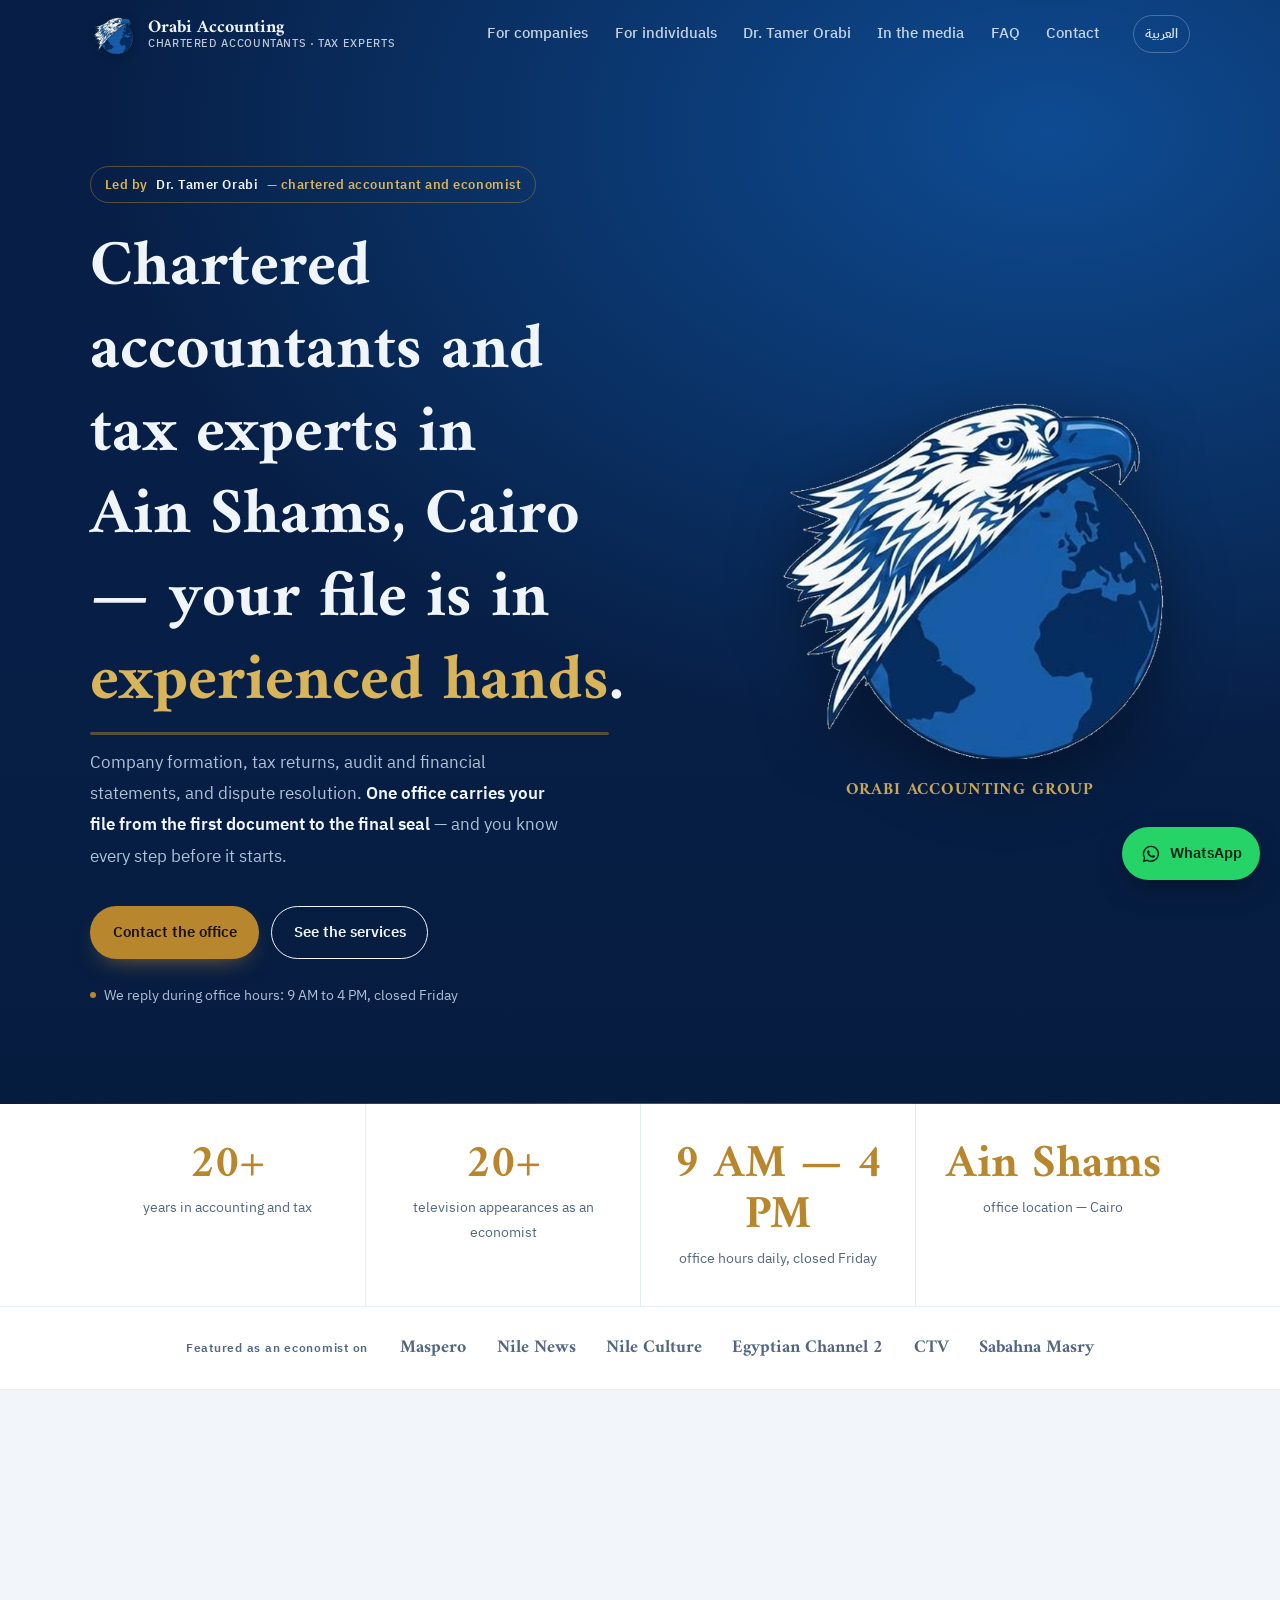
==== en/index.html @ 7838659c "Optimize media card thumbnails" ====
<!doctype html>
<html lang="en" dir="ltr">
<head>
<meta charset="utf-8">
<meta name="viewport" content="width=device-width, initial-scale=1">
<link rel="icon" href="../favicon.ico" type="image/x-icon">
<title>Orabi Accounting Group | Chartered Accountants in Ain Shams, Cairo</title>
<meta name="description" content="Orabi Accounting Group in Ain Shams, Cairo: company formation, tax returns, audit, financial statements, bookkeeping, and tax dispute resolution led by Dr. Tamer Orabi.">
<meta name="author" content="Mohamed Elsayed">
<meta name="google-site-verification" content="iTiBmMCSY20aipw2C19sZNPYdRCUEdfzv8Xd8Cf2YQs">
<meta name="robots" content="index,follow,max-image-preview:large,max-snippet:-1,max-video-preview:-1">
<meta name="theme-color" content="#071F46">
<link rel="canonical" href="https://orabi-group.com/en/">
<link rel="alternate" hreflang="ar-EG" href="https://orabi-group.com/">
<link rel="alternate" hreflang="en-EG" href="https://orabi-group.com/en/">
<link rel="alternate" hreflang="x-default" href="https://orabi-group.com/">
<meta property="og:type" content="website">
<meta property="og:locale" content="en_EG">
<meta property="og:locale:alternate" content="ar_EG">
<meta property="og:title" content="Orabi Accounting Group | Chartered Accountants in Cairo">
<meta property="og:description" content="Company formation, tax returns, audit, financial statements, bookkeeping, and tax dispute resolution in Ain Shams, Cairo.">
<meta property="og:url" content="https://orabi-group.com/en/">
<meta property="og:site_name" content="Orabi Accounting Group">
<meta property="og:image" content="https://orabi-group.com/assets/media/orabi-og.png">
<meta property="og:image:secure_url" content="https://orabi-group.com/assets/media/orabi-og.png">
<meta property="og:image:type" content="image/png">
<meta property="og:image:width" content="1200">
<meta property="og:image:height" content="630">
<meta property="og:image:alt" content="Orabi Accounting Group logo">
<meta name="twitter:card" content="summary_large_image">
<meta name="twitter:title" content="Orabi Accounting Group — Chartered Accountants &amp; Tax Experts">
<meta name="twitter:description" content="Your tax file belongs with a chartered accountant. Company formation, tax returns, audit, and dispute resolution in Cairo.">
<meta name="twitter:image" content="https://orabi-group.com/assets/media/orabi-og.png">
<meta name="twitter:image:alt" content="Orabi Accounting Group logo">
<link rel="preconnect" href="https://fonts.googleapis.com">
<link rel="preconnect" href="https://fonts.gstatic.com" crossorigin>
<link rel="preload" as="image" href="../assets/media/orabi-mark-256.webp" type="image/webp" media="(max-width: 600px)">
<link rel="preload" as="image" href="../assets/media/orabi-mark.webp" type="image/webp" media="(min-width: 601px)">
<link rel="preload" as="style" href="https://fonts.googleapis.com/css2?family=Amiri:wght@400;700&family=IBM+Plex+Sans+Arabic:wght@400;500;600;700&display=swap" onload="this.onload=null;this.rel='stylesheet'">
<noscript><link rel="stylesheet" href="https://fonts.googleapis.com/css2?family=Amiri:wght@400;700&family=IBM+Plex+Sans+Arabic:wght@400;500;600;700&display=swap"></noscript>
<link rel="sitemap" type="application/xml" href="/sitemap.xml">
<link rel="stylesheet" href="../assets/style.css">
<script>document.documentElement.classList.add('js')</script>
<script type="application/ld+json">
{
  "@context": "https://schema.org",
  "@graph": [
    {
      "@type": ["AccountingService", "LocalBusiness"],
      "@id": "https://orabi-group.com/#business",
      "name": "Orabi Accounting Group",
      "alternateName": "مجموعة عرابي المحاسبية",
      "url": "https://orabi-group.com/en/",
      "description": "Chartered accountants, tax experts and advisors in Ain Shams, Cairo — company formation, tax returns, audit, financial statements, bookkeeping, and tax dispute resolution.",
      "image": "https://orabi-group.com/assets/media/orabi-og.png",
      "logo": {
        "@type": "ImageObject",
        "url": "https://orabi-group.com/assets/media/orabi-mark.png",
        "contentUrl": "https://orabi-group.com/assets/media/orabi-mark.png",
        "width": 512,
        "height": 512
      },
      "address": {
        "@type": "PostalAddress",
        "streetAddress": "6 Abdel Aziz Abdel Mawla St., off El-Eshreen St., East Ain Shams",
        "addressLocality": "Cairo",
        "addressRegion": "Cairo",
        "addressCountry": "EG"
      },
      "telephone": "+201118108784",
      "serviceType": [
        "Company formation and amendments",
        "Tax returns",
        "Audits and financial statements",
        "Bookkeeping and management reports",
        "Tax inspections and disputes",
        "Feasibility studies and financial advice"
      ],
      "areaServed": { "@type": "City", "name": "Cairo" },
      "openingHoursSpecification": [{
        "@type": "OpeningHoursSpecification",
        "dayOfWeek": ["Saturday", "Sunday", "Monday", "Tuesday", "Wednesday", "Thursday"],
        "opens": "09:00",
        "closes": "16:00"
      }],
      "founder": { "@id": "https://orabi-group.com/#founder" },
      "mainEntityOfPage": { "@id": "https://orabi-group.com/en/#webpage" }
    },
    {
      "@type": "Person",
      "@id": "https://orabi-group.com/#founder",
      "name": "Dr. Tamer Orabi",
      "jobTitle": "Chartered Accountant and Economist",
      "worksFor": { "@id": "https://orabi-group.com/#business" }
    },
    {
      "@type": "WebSite",
      "@id": "https://orabi-group.com/#website",
      "url": "https://orabi-group.com/en/",
      "name": "Orabi Accounting Group",
      "inLanguage": "en-EG",
      "publisher": { "@id": "https://orabi-group.com/#business" }
    },
    {
      "@type": "WebPage",
      "@id": "https://orabi-group.com/en/#webpage",
      "url": "https://orabi-group.com/en/",
      "name": "Orabi Accounting Group | Chartered Accountants in Ain Shams, Cairo",
      "isPartOf": { "@id": "https://orabi-group.com/#website" },
      "about": { "@id": "https://orabi-group.com/#business" },
      "primaryImageOfPage": { "@type": "ImageObject", "url": "https://orabi-group.com/assets/media/orabi-og.png" },
      "inLanguage": "en-EG"
    }
  ]
}
</script>
</head>
<body>

<header class="hdr">
  <div class="wrap hdr-in">
    <a class="brand" href="#top">
      <span class="brand-logo-shell"><picture><source media="(max-width: 600px)" srcset="../assets/media/orabi-mark-256.webp" type="image/webp"><source srcset="../assets/media/orabi-mark.webp" type="image/webp"><img class="brand-logo" src="../assets/media/orabi-mark.png" alt="Orabi Accounting Group" width="512" height="512" decoding="async"></picture></span>
      <span class="brand-txt">
        <span class="brand-name">Orabi Accounting</span>
        <span class="brand-sub">CHARTERED ACCOUNTANTS · TAX EXPERTS</span>
      </span>
    </a>

    <nav class="nav" aria-label="Main navigation">
      <a href="#companies">For companies</a>
      <a href="#individuals">For individuals</a>
      <a href="#about">Dr. Tamer Orabi</a>
      <a href="#media">In the media</a>
      <a href="#faq">FAQ</a>
      <a href="#contact">Contact</a>
    </nav>

    <div class="hdr-act">
      <a class="lang" href="../" hreflang="ar" lang="ar">العربية</a>
      <button class="menu-btn" type="button" aria-expanded="false" aria-label="Open menu">
        <span></span><span></span><span></span>
      </button>
    </div>
  </div>
</header>

<main id="top">

<!-- ============ HERO ============ -->
<section class="hero">
  <div class="wrap hero-grid">
    <div>
      <span class="hero-kicker">Led by <b>Dr. Tamer Orabi</b> — chartered accountant and economist</span>
      <h1 class="hero-title">Chartered accountants and tax experts in Ain Shams, Cairo — your file is in <em>experienced hands</em>.</h1>
      <p class="hero-sub">Company formation, tax returns, audit and financial statements, and dispute resolution. <b>One office carries your file from the first document to the final seal</b> — and you know every step before it starts.</p>
      <div class="hero-cta">
        <a class="btn btn-gold" href="#contact">Contact the office</a>
        <a class="btn btn-ghost" href="#companies">See the services</a>
      </div>
      <p class="hero-note">We reply during office hours: 9 AM to 4 PM, closed Friday</p>
    </div>

    <div class="hero-logo">
      <picture><source media="(max-width: 600px)" srcset="../assets/media/orabi-mark-256.webp" type="image/webp"><source srcset="../assets/media/orabi-mark.webp" type="image/webp"><img class="hero-logo-img" src="../assets/media/orabi-mark.png" alt="Orabi Accounting Group logo" width="512" height="512" loading="eager" fetchpriority="high" decoding="async"></picture>
      <span class="hero-logo-caption">ORABI ACCOUNTING GROUP</span>
    </div>
  </div>
</section>

<!-- ============ TRUST ============ -->
<section class="trust">
  <div class="wrap">
    <div class="trust-grid">
      <div class="trust-item"><span class="trust-n">20+</span><span class="trust-l">years in accounting and tax</span></div>
      <div class="trust-item"><span class="trust-n">20+</span><span class="trust-l">television appearances as an economist</span></div>
      <div class="trust-item"><span class="trust-n">9 AM — 4 PM</span><span class="trust-l">office hours daily, closed Friday</span></div>
      <div class="trust-item"><span class="trust-n">Ain Shams</span><span class="trust-l">office location — Cairo</span></div>
    </div>
  </div>
  <div class="channels">
    <div class="wrap channels-in">
      <span class="channels-lbl">Featured as an economist on</span>
      <ul>
        <li>Maspero</li>
        <li>Nile News</li>
        <li>Nile Culture</li>
        <li>Egyptian Channel 2</li>
        <li>CTV</li>
        <li>Sabahna Masry</li>
      </ul>
    </div>
  </div>
</section>

<!-- ============ PATHS ============ -->
<section class="section">
  <div class="wrap">
    <div class="reveal">
      <span class="eyebrow">WHERE TO START</span>
      <h2 class="h2">Pick your track, and see the paperwork you need right away</h2>
    </div>
    <div class="paths">
      <a class="path reveal" href="#companies">
        <h3>I run a company</h3>
        <p>You need formation, audit and financial statements, or help closing an open tax inspection or dispute.</p>
        <ul class="path-list">
          <li>Formation</li><li>Audit</li><li>Financial statements</li><li>Tax inspection</li><li>Disputes</li>
        </ul>
        <span class="path-go">Company services
          <svg width="16" height="16" viewBox="0 0 24 24" fill="none" stroke="currentColor" stroke-width="2" stroke-linecap="round" stroke-linejoin="round" aria-hidden="true"><path d="M5 12h14M12 5l7 7-7 7"/></svg>
        </span>
      </a>
      <a class="path reveal" href="#individuals">
        <h3>I am an individual or professional</h3>
        <p>You need an annual tax return, a certified income statement, or to register an activity that is still unregistered.</p>
        <ul class="path-list">
          <li>Annual return</li><li>Income certificate</li><li>Social housing</li><li>Registration</li>
        </ul>
        <span class="path-go">Individual services
          <svg width="16" height="16" viewBox="0 0 24 24" fill="none" stroke="currentColor" stroke-width="2" stroke-linecap="round" stroke-linejoin="round" aria-hidden="true"><path d="M5 12h14M12 5l7 7-7 7"/></svg>
        </span>
      </a>
    </div>
  </div>
</section>

<!-- ============ COMPANIES ============ -->
<section class="section" id="companies">
  <div class="wrap">
    <div class="reveal">
      <span class="eyebrow">COMPANIES AND ESTABLISHMENTS</span>
      <h2 class="h2">From the incorporation deed to a closed tax file</h2>
      <p class="lede">Every service lists exactly which documents it needs, so you arrive prepared instead of making a second trip.</p>
    </div>

    <div class="cards">

      <article class="card reveal">
        <span class="card-ico" aria-hidden="true"><svg width="20" height="20" viewBox="0 0 24 24" fill="none" stroke="currentColor" stroke-width="1.7" stroke-linecap="round" stroke-linejoin="round"><path d="M3 21h18M5 21V7l7-4 7 4v14M9 21v-5h6v5"/></svg></span>
        <h3>Company formation and amendment</h3>
        <p>Incorporating a new company or amending an existing one, with every official record you need to start operating.</p>
        <details class="docs">
          <summary>Documents and records</summary>
          <ul>
            <li>Incorporation deed</li>
            <li>Tax card</li>
            <li>Commercial register</li>
            <li>Social insurance file</li>
            <li>VAT registration certificate</li>
            <li>Import or export card when required</li>
          </ul>
        </details>
        <a class="card-link" href="services.html#company-formation">Service details →</a>
      </article>

      <article class="card reveal">
        <span class="card-ico" aria-hidden="true"><svg width="20" height="20" viewBox="0 0 24 24" fill="none" stroke="currentColor" stroke-width="1.7" stroke-linecap="round" stroke-linejoin="round"><path d="M14 2H6a2 2 0 0 0-2 2v16a2 2 0 0 0 2 2h12a2 2 0 0 0 2-2V8z"/><path d="M14 2v6h6M9 13h6M9 17h4"/></svg></span>
        <h3>Tax returns</h3>
        <p>Prepared and filed electronically, on time — before late-filing penalties start running.</p>
        <details class="docs">
          <summary>What we cover</summary>
          <ul>
            <li>Value added tax</li>
            <li>Income tax</li>
            <li>Payroll tax</li>
            <li>Withholding and advance payments</li>
          </ul>
        </details>
        <a class="card-link" href="services.html#tax-returns">Service details →</a>
      </article>

      <article class="card reveal">
        <span class="card-ico" aria-hidden="true"><svg width="20" height="20" viewBox="0 0 24 24" fill="none" stroke="currentColor" stroke-width="1.7" stroke-linecap="round" stroke-linejoin="round"><path d="M3 3v18h18"/><path d="M7 15l4-5 3 3 4-6"/></svg></span>
        <h3>Audit and financial statements</h3>
        <p>Statements that hold up in front of a bank, the tax authority, or a partner asking hard questions.</p>
        <details class="docs">
          <summary>What is included</summary>
          <ul>
            <li>Company audit</li>
            <li>Annual financial statements</li>
            <li>Internal accounts and periodic reporting</li>
          </ul>
        </details>
        <a class="card-link" href="services.html#accounting-audit">Service details →</a>
      </article>

      <article class="card reveal">
        <span class="card-ico" aria-hidden="true"><svg width="20" height="20" viewBox="0 0 24 24" fill="none" stroke="currentColor" stroke-width="1.7" stroke-linecap="round" stroke-linejoin="round"><path d="M12 3l8 4v5c0 4.4-3.4 8.2-8 9-4.6-.8-8-4.6-8-9V7z"/><path d="M9 12l2 2 4-4"/></svg></span>
        <h3>Tax inspection and disputes</h3>
        <p>We represent the business through inspection, answer the authority, and push toward a settlement instead of a file that stays open for years.</p>
        <details class="docs">
          <summary>What is included</summary>
          <ul>
            <li>Preparing books and records for inspection</li>
            <li>Responding to tax office findings</li>
            <li>Resolving all categories of tax dispute</li>
          </ul>
        </details>
        <a class="card-link" href="services.html#tax-disputes">Service details →</a>
      </article>

      <article class="card reveal">
        <span class="card-ico" aria-hidden="true"><svg width="20" height="20" viewBox="0 0 24 24" fill="none" stroke="currentColor" stroke-width="1.7" stroke-linecap="round" stroke-linejoin="round"><circle cx="12" cy="12" r="9"/><path d="M12 7v5l3 2"/></svg></span>
        <h3>Feasibility studies and advisory</h3>
        <p>Before the money moves: a feasibility study built on realistic numbers, from an accountant who reads this market daily.</p>
        <details class="docs">
          <summary>What is included</summary>
          <ul>
            <li>Economic feasibility studies</li>
            <li>Financial advisory and planning</li>
            <li>Tax impact assessment before you commit</li>
          </ul>
        </details>
        <a class="card-link" href="services.html#financial-consulting">Service details →</a>
      </article>

      <article class="card reveal">
        <span class="card-ico" aria-hidden="true"><svg width="20" height="20" viewBox="0 0 24 24" fill="none" stroke="currentColor" stroke-width="1.7" stroke-linecap="round" stroke-linejoin="round"><path d="M4 4h16v16H4z"/><path d="M4 10h16M10 10v10"/></svg></span>
        <h3>Bookkeeping</h3>
        <p>Books kept monthly, so the year is always ready — instead of being assembled in its final week.</p>
        <details class="docs">
          <summary>What is included</summary>
          <ul>
            <li>Books and journal entries</li>
            <li>Bank and supplier reconciliations</li>
            <li>Monthly management reports</li>
          </ul>
        </details>
        <a class="card-link" href="services.html#bookkeeping">Service details →</a>
      </article>

    </div>
  </div>
</section>

<!-- ============ INDIVIDUALS ============ -->
<section class="section ind" id="individuals">
  <div class="wrap">
    <div class="reveal">
      <span class="eyebrow">INDIVIDUALS AND PROFESSIONALS</span>
      <h2 class="h2">Your return and your income certificate, without the runaround</h2>
      <p class="lede">For doctors, engineers, pharmacists, lawyers, and owners of commercial and craft activities.</p>
    </div>

    <div class="cards">
      <article class="card reveal">
        <span class="card-ico" aria-hidden="true"><svg width="20" height="20" viewBox="0 0 24 24" fill="none" stroke="currentColor" stroke-width="1.7" stroke-linecap="round" stroke-linejoin="round"><rect x="3" y="4" width="18" height="17" rx="2"/><path d="M3 9h18M8 2v4M16 2v4"/></svg></span>
        <h3>Annual tax return</h3>
        <p>For anyone holding a tax card. We prepare and file it electronically on time — paper filing is not accepted at all.</p>
        <a class="card-link" href="services.html#tax-returns">Service details →</a>
      </article>

      <article class="card reveal">
        <span class="card-ico" aria-hidden="true"><svg width="20" height="20" viewBox="0 0 24 24" fill="none" stroke="currentColor" stroke-width="1.7" stroke-linecap="round" stroke-linejoin="round"><path d="M4 3h16v18H4z"/><path d="M8 8h8M8 12h8M8 16h4"/></svg></span>
        <h3>Certified income statements</h3>
        <p>Stamped and certified by the office, accepted by banks, government bodies, and social housing programmes.</p>
        <a class="card-link" href="services.html#income-certificates">Service details →</a>
      </article>

      <article class="card reveal">
        <span class="card-ico" aria-hidden="true"><svg width="20" height="20" viewBox="0 0 24 24" fill="none" stroke="currentColor" stroke-width="1.7" stroke-linecap="round" stroke-linejoin="round"><path d="M12 3l9 4.5v9L12 21l-9-4.5v-9z"/><path d="M12 12l9-4.5M12 12v9M12 12L3 7.5"/></svg></span>
        <h3>Registering an unregistered activity</h3>
        <p>The state keeps widening its survey of the informal economy. Registering by choice is cheaper and safer than being counted as evasion.</p>
        <a class="card-link" href="services.html#activity-registration">Service details →</a>
      </article>
    </div>

    <div class="ind-feature reveal">
      <div class="ind-feature-top">
        <div>
          <h3>Income statement for social housing applications</h3>
          <p class="sub">The request we receive most during application seasons. Here is the full document list — bring it in and the certificate is issued stamped and certified by the office.</p>
        </div>
        <span class="stamp">CERTIFIED AND STAMPED</span>
      </div>

      <ul class="doc-cols">
        <li>Copy of the <b>national ID</b> for the applicant and spouse</li>
        <li><b>Marriage certificate</b> and birth certificates of children</li>
        <li><b>Proof of income</b> — the figure stated must be net monthly income</li>
        <li>If married: the <b>spouse salary breakdown</b>, or a declaration that the spouse does not work</li>
        <li>A <b>recent utility bill</b> for the current residence: electricity, gas, or water</li>
        <li>Documents for <b>additional income sources</b>: second job, agricultural land, property, exceptional pension, shares, bonds, deposits, or savings accounts</li>
        <li>For professionals and commercial or craft activities: a <b>certificate from a chartered accountant</b> stating net annual or monthly income and the profession, plus the commercial register or tax card</li>
        <li>For widows and pensioners: a <b>certified pension printout</b> from social insurance — and for divorcees, the alimony document</li>
        <li><b>Family registration record</b> for married, divorced, or widowed applicants</li>
        <li><b>Social insurance printout</b></li>
      </ul>

      <div class="c-cta">
        <a class="btn btn-line" href="#contact">Office hours and address</a>
      </div>
    </div>

    <div class="deadline reveal">
      <div><dl><dt>Return deadline — natural person</dt><dd>31 March</dd></dl></div>
      <div><dl><dt>Return deadline — legal entity</dt><dd>30 April</dd></dl></div>
      <div class="warn"><dl><dt>Late filing up to 60 days</dt><dd>EGP 3,000 — 50,000</dd></dl></div>
      <div class="warn"><dl><dt>Late filing beyond 60 days</dt><dd>EGP 50,000 — 2,000,000</dd></dl></div>
    </div>
  </div>
</section>

<!-- ============ ABOUT ============ -->
<section class="section" id="about">
  <div class="wrap about-grid">
    <div class="portrait reveal">
      <img src="../assets/media/tamer-orabi.jpg" alt="Dr. Tamer Orabi" width="350" height="350" loading="lazy" decoding="async">
      <span class="portrait-cap">Dr. Tamer Orabi — chartered accountant and economist</span>
    </div>

    <div class="reveal">
      <span class="eyebrow">WHO HANDLES YOUR FILE</span>
      <h2 class="h2">Dr. Tamer Orabi</h2>
      <p class="lede">A chartered accountant who has run Orabi Accounting Group from Ain Shams for more than twenty years. He is also an economist that Egyptian state channels invite on air to analyse tax policy, the digital economy, and national projects.</p>
      <p class="lede">The person the networks ask about the Egyptian economy is the same person who will sit with you and go through your books.</p>

      <ul class="creds">
        <li><b>Practice</b><span>Chartered accountant — tax expert — financial advisor</span></li>
        <li><b>Experience</b><span>More than 20 years in accounting, tax, and company formation</span></li>
        <li><b>Media</b><span>Recurring guest on Maspero, Nile News, Nile Culture, and CTV</span></li>
        <li><b>Focus</b><span>Taxation, the digital economy, national projects, the Suez Canal Economic Zone</span></li>
        <!-- Once verified, add:
        <li><b>Registration</b><span>Registered with the Accountants and Auditors Register, no. …</span></li>
        <li><b>Research</b><span>Economic researcher at the Institute of National Planning</span></li>
        -->
      </ul>
    </div>
  </div>
</section>

<!-- ============ MEDIA ============ -->
<section class="section media" id="media">
  <div class="wrap">
    <div class="reveal">
      <span class="eyebrow">MEDIA ARCHIVE</span>
      <h2 class="h2">Watch him work before you hand over your file</h2>
      <p class="lede">A curated archive of his media appearances. Each card opens the original YouTube or Facebook source.</p>
    </div>

    <div class="mgrid">
      <a class="mcard reveal" href="https://youtu.be/-fRDP-QooWY" target="_blank" rel="noopener"><div class="mcard-thumb"><img src="../assets/media/orabi-press-01.webp" alt="State efforts to attract more investment" loading="lazy" width="640" height="360"></div><div class="mcard-body"><div class="mcard-top"><span class="mcard-ch">Nile News</span><span class="mcard-dt">Jun 23, 2023</span></div><h3>State efforts to attract more investment</h3><span class="mcard-pg">Malafat</span><span class="mcard-play">Watch interview</span></div></a>
      <a class="mcard reveal" href="https://youtu.be/x2OBMYgeEC0" target="_blank" rel="noopener"><div class="mcard-thumb"><img src="../assets/media/orabi-press-02.webp" alt="International praise for Egypt's growth and investment efforts" loading="lazy" width="640" height="360"></div><div class="mcard-body"><div class="mcard-top"><span class="mcard-ch">Nile News</span><span class="mcard-dt">Apr 19, 2024</span></div><h3>International praise for Egypt's growth and investment efforts</h3><span class="mcard-pg">Malafat</span><span class="mcard-play">Watch interview</span></div></a>
      <a class="mcard reveal" href="https://youtu.be/VKuWjUkL62k" target="_blank" rel="noopener"><div class="mcard-thumb"><img src="../assets/media/orabi-press-03.webp" alt="Lower imports and a smaller trade deficit" loading="lazy" width="640" height="360"></div><div class="mcard-body"><div class="mcard-top"><span class="mcard-ch">Nile News</span><span class="mcard-dt">Feb 23, 2024</span></div><h3>Lower imports and a smaller trade deficit during 2023</h3><span class="mcard-pg">Malafat</span><span class="mcard-play">Watch interview</span></div></a>
      <a class="mcard reveal" href="https://youtu.be/yuCphXdZubc" target="_blank" rel="noopener"><div class="mcard-thumb"><img src="../assets/media/orabi-press-04.webp" alt="Egypt's investment appeal despite regional challenges" loading="lazy" width="640" height="360"></div><div class="mcard-body"><div class="mcard-top"><span class="mcard-ch">Nile News</span><span class="mcard-dt">Jan 5, 2024</span></div><h3>Egypt's investment appeal despite regional challenges</h3><span class="mcard-pg">Malafat</span><span class="mcard-play">Watch interview</span></div></a>
      <a class="mcard reveal" href="https://youtu.be/9lrf5eV15X4" target="_blank" rel="noopener"><div class="mcard-thumb"><img src="../assets/media/orabi-press-05.webp" alt="State efforts to attract more investment" loading="lazy" width="640" height="360"></div><div class="mcard-body"><div class="mcard-top"><span class="mcard-ch">Nile News</span><span class="mcard-dt">Nov 17, 2023</span></div><h3>State efforts to attract more investment</h3><span class="mcard-pg">Malafat</span><span class="mcard-play">Watch interview</span></div></a>
      <a class="mcard reveal" href="https://youtube.com/watch?v=q6t2pFr_MrY" target="_blank" rel="noopener"><div class="mcard-thumb"><img src="../assets/media/orabi-press-06.webp" alt="National projects and job creation" loading="lazy" width="640" height="360"></div><div class="mcard-body"><div class="mcard-top"><span class="mcard-ch">Nile News</span><span class="mcard-dt">Aug 11, 2023</span></div><h3>National projects: the key to creating jobs</h3><span class="mcard-pg">Malafat</span><span class="mcard-play">Watch interview</span></div></a>
      <a class="mcard reveal" href="https://www.facebook.com/100817069181882/posts/pfbid0kw6pAFCf39aRkavDKZnbzUn1sQdyRDxyUV9mq6Mo2K5oGbiHyy7eJoF4Wu2ZSJvxl/" target="_blank" rel="noopener"><div class="mcard-thumb"><img src="../assets/media/orabi-press-07.webp" alt="Media appearance on Facebook" loading="lazy" width="640" height="360"></div><div class="mcard-body"><div class="mcard-top"><span class="mcard-ch">Facebook</span><span class="mcard-dt">Media appearance</span></div><h3>Media appearance on an economic and development file</h3><span class="mcard-play">Watch video</span></div></a>
      <a class="mcard reveal" href="https://youtu.be/rK937YJOoII" target="_blank" rel="noopener"><div class="mcard-thumb"><img src="../assets/media/orabi-press-08.webp" alt="Economic and investment interview" loading="lazy" width="640" height="360"></div><div class="mcard-body"><div class="mcard-top"><span class="mcard-ch">YouTube</span><span class="mcard-dt">Media appearance</span></div><h3>Economic and investment interview</h3><span class="mcard-play">Watch interview</span></div></a>
      <a class="mcard reveal" href="https://youtu.be/4GiWdv9duXc" target="_blank" rel="noopener"><div class="mcard-thumb"><img src="../assets/media/orabi-press-09.webp" alt="Economic interview on YouTube" loading="lazy" width="640" height="360"></div><div class="mcard-body"><div class="mcard-top"><span class="mcard-ch">YouTube</span><span class="mcard-dt">Media appearance</span></div><h3>Economic and media interview</h3><span class="mcard-play">Watch interview</span></div></a>
      <a class="mcard reveal" href="https://youtu.be/t2hD6QPLDEQ" target="_blank" rel="noopener"><div class="mcard-thumb"><img src="../assets/media/orabi-press-10.webp" alt="New tax incentives and support for the national economy" loading="lazy" width="640" height="360"></div><div class="mcard-body"><div class="mcard-top"><span class="mcard-ch">Nile News</span><span class="mcard-dt">Sep 20, 2024</span></div><h3>New tax incentives and a new page for the national economy</h3><span class="mcard-pg">Malafat</span><span class="mcard-play">Watch interview</span></div></a>
      <a class="mcard reveal" href="https://youtu.be/XcMuh7ErPlk" target="_blank" rel="noopener"><div class="mcard-thumb"><img src="../assets/media/orabi-press-11.webp" alt="Attracting foreign investment to Egypt" loading="lazy" width="640" height="360"></div><div class="mcard-body"><div class="mcard-top"><span class="mcard-ch">Nile News</span><span class="mcard-dt">Jun 7, 2024</span></div><h3>Egypt targets 30 billion dollars in foreign investment</h3><span class="mcard-pg">Malafat</span><span class="mcard-play">Watch interview</span></div></a>
      <a class="mcard reveal" href="https://youtu.be/xVP_8d1eUUE" target="_blank" rel="noopener"><div class="mcard-thumb"><img src="../assets/media/orabi-press-12.webp" alt="Media interview on development and the economy" loading="lazy" width="640" height="360"></div><div class="mcard-body"><div class="mcard-top"><span class="mcard-ch">YouTube</span><span class="mcard-dt">Media appearance</span></div><h3>Media interview on development and the economy</h3><span class="mcard-play">Watch interview</span></div></a>
      <a class="mcard reveal" href="https://youtu.be/jMG2YpUxfgc" target="_blank" rel="noopener"><div class="mcard-thumb"><img src="../assets/media/orabi-press-13.webp" alt="The national development project Mashroak" loading="lazy" width="640" height="360"></div><div class="mcard-body"><div class="mcard-top"><span class="mcard-ch">Egyptian Channel 2</span><span class="mcard-dt">On Egypt's Land</span></div><h3>The national community, human and local development project: Mashroak</h3><span class="mcard-play">Watch interview</span></div></a>
      <a class="mcard reveal" href="https://youtu.be/0b8BwXatxt8" target="_blank" rel="noopener"><div class="mcard-thumb"><img src="../assets/media/orabi-press-14.webp" alt="Private sector participation in development projects" loading="lazy" width="640" height="360"></div><div class="mcard-body"><div class="mcard-top"><span class="mcard-ch">Egyptian Channel 2</span><span class="mcard-dt">On Egypt's Land</span></div><h3>Encouraging private-sector participation in development projects</h3><span class="mcard-play">Watch interview</span></div></a>
      <a class="mcard reveal" href="https://youtu.be/v7kjVYIM0t4" target="_blank" rel="noopener"><div class="mcard-thumb"><img src="../assets/media/orabi-press-15.webp" alt="Egypt's national industrial strategy" loading="lazy" width="640" height="360"></div><div class="mcard-body"><div class="mcard-top"><span class="mcard-ch">Egyptian Channel 2</span><span class="mcard-dt">On Egypt's Land</span></div><h3>Launching the national industrial strategy as a government priority</h3><span class="mcard-play">Watch interview</span></div></a>
      <a class="mcard reveal" href="https://www.facebook.com/share/v/112eiUayeVvFobvu/" target="_blank" rel="noopener"><div class="mcard-thumb"><img src="../assets/media/orabi-press-16.webp" alt="Media appearance on Facebook" loading="lazy" width="640" height="360"></div><div class="mcard-body"><div class="mcard-top"><span class="mcard-ch">Facebook</span><span class="mcard-dt">Media appearance</span></div><h3>Media appearance in a discussion on the economy and development</h3><span class="mcard-play">Watch video</span></div></a>
      <a class="mcard reveal" href="https://fb.watch/mTaPh_Nwoi/" target="_blank" rel="noopener"><div class="mcard-thumb"><img src="../assets/media/orabi-press-17.webp" alt="Media video on Facebook" loading="lazy" width="640" height="360"></div><div class="mcard-body"><div class="mcard-top"><span class="mcard-ch">Facebook</span><span class="mcard-dt">Media video</span></div><h3>Media video from the interview archive</h3><span class="mcard-play">Watch video</span></div></a>
      <a class="mcard reveal" href="https://youtu.be/m_lRPzTEZu0" target="_blank" rel="noopener"><div class="mcard-thumb"><img src="../assets/media/orabi-press-18.webp" alt="Small and medium enterprises and economic development" loading="lazy" width="640" height="360"></div><div class="mcard-body"><div class="mcard-top"><span class="mcard-ch">Egyptian Satellite Channel</span><span class="mcard-dt">Street Studio</span></div><h3>Small and medium enterprises and their role in economic development</h3><span class="mcard-play">Watch interview</span></div></a>
      <a class="mcard reveal" href="https://youtu.be/UXRhdT8LvVc" target="_blank" rel="noopener"><div class="mcard-thumb"><img src="../assets/media/orabi-press-03.webp" alt="The 2025 BRICS summit and developing economies" loading="lazy" width="640" height="360"></div><div class="mcard-body"><div class="mcard-top"><span class="mcard-ch">CTV Egypt</span><span class="mcard-dt">Jul 10, 2025</span></div><h3>Key outcomes of BRICS 2025 and a lifeline for developing economies</h3><span class="mcard-pg">Sabah El Nour</span><span class="mcard-play">Watch interview</span></div></a>
      <a class="mcard reveal" href="https://youtu.be/B4-T5US2hE0" target="_blank" rel="noopener"><div class="mcard-thumb"><img src="../assets/media/orabi-press-04.webp" alt="The Suez Canal Economic Zone" loading="lazy" width="640" height="360"></div><div class="mcard-body"><div class="mcard-top"><span class="mcard-ch">Egyptian Channel 2</span><span class="mcard-dt">On Egypt's Land</span></div><h3>The Suez Canal Economic Zone as an investment destination for global trade</h3><span class="mcard-play">Watch interview</span></div></a>
    </div>

    <p class="media-more reveal">This archive now includes 20 appearances from YouTube and Facebook. Each card opens the original source directly.</p>
  </div>
</section>

<!-- ============ FAQ ============ -->
<section class="section" id="faq">
  <div class="wrap">
    <div class="reveal">
      <span class="eyebrow">FREQUENTLY ASKED</span>
      <h2 class="h2">Direct answers, no detours</h2>
    </div>

    <div class="faq reveal">
      <details class="q">
        <summary>When is the tax return deadline?</summary>
        <p class="a">31 March for a natural person and 30 April for a legal entity, covering the previous financial year. Filing is electronic and mandatory — paper returns are not accepted under any circumstances.</p>
      </details>
      <details class="q">
        <summary>How high do late-filing penalties go?</summary>
        <p class="a">Up to 60 days late: EGP 3,000 to 50,000. More than 60 days late: EGP 50,000 to 2,000,000. Delay costs far more than the service itself.</p>
      </details>
      <details class="q">
        <summary>My activity is not registered for tax. What now?</summary>
        <p class="a">As the state widens its survey of the informal economy, the activity will be registered sooner or later. Registering by choice is simpler and cheaper, and it prevents the matter being treated as tax evasion. The procedure is straightforward and we handle it at the office.</p>
      </details>
      <details class="q">
        <summary>I need an income certificate for social housing. What do I bring?</summary>
        <p class="a">The full list is in the individuals section above. In short: national ID, marriage and birth certificates, proof of income, a recent utility bill, documents for any additional income, and a social insurance printout. The certificate is issued stamped and certified by the office.</p>
      </details>
      <details class="q">
        <summary>What does company formation actually require?</summary>
        <p class="a">The incorporation deed, tax card, commercial register, social insurance file, and VAT registration certificate. If your activity involves import or export, we obtain that card as well.</p>
      </details>
      <details class="q">
        <summary>Do you work with clients outside Cairo?</summary>
        <p class="a">Yes. Most tax procedures are now electronic, so communication and follow-up run over WhatsApp and email. Visits to the office are limited to steps that genuinely require a signature or original documents.</p>
      </details>
    </div>
  </div>
</section>

<!-- ============ CONTACT ============ -->
<section class="section contact" id="contact">
  <div class="wrap">
    <div class="reveal">
      <span class="eyebrow">CONTACT</span>
      <h2 class="h2">Send your question now, or visit the office</h2>
      <p class="lede">WhatsApp is the fastest route. Tell us which service you need and we will send back the exact paperwork required.</p>
    </div>

    <div class="c-grid">
      <div class="c-card reveal">
        <h3>Ain Shams office</h3>
        <div class="c-row">
          <svg width="18" height="18" viewBox="0 0 24 24" fill="none" stroke="currentColor" stroke-width="1.8" stroke-linecap="round" stroke-linejoin="round" aria-hidden="true"><path d="M20 10c0 6-8 12-8 12s-8-6-8-12a8 8 0 0 1 16 0z"/><circle cx="12" cy="10" r="3"/></svg>
          <span><span class="c-k">Address</span><span class="c-v">6 Abdel Aziz Abdel Mawla St., off El-Eshreen St. — behind Dream Mobile Shop, East Ain Shams, Cairo</span></span>
        </div>
        <div class="c-row">
          <svg width="18" height="18" viewBox="0 0 24 24" fill="none" stroke="currentColor" stroke-width="1.8" stroke-linecap="round" stroke-linejoin="round" aria-hidden="true"><circle cx="12" cy="12" r="9"/><path d="M12 7v5l3 2"/></svg>
          <span><span class="c-k">Office hours</span><span class="c-v">Daily 9:00 to 16:00 — closed Friday</span></span>
        </div>
        <div class="c-row">
          <svg width="18" height="18" viewBox="0 0 24 24" fill="none" stroke="currentColor" stroke-width="1.8" stroke-linecap="round" stroke-linejoin="round" aria-hidden="true"><path d="M22 16.9v3a2 2 0 0 1-2.2 2 19.8 19.8 0 0 1-8.6-3.1 19.5 19.5 0 0 1-6-6A19.8 19.8 0 0 1 2.1 4.2 2 2 0 0 1 4.1 2h3a2 2 0 0 1 2 1.7c.1 1 .4 1.9.7 2.8a2 2 0 0 1-.5 2.1L8.1 9.9a16 16 0 0 0 6 6l1.3-1.2a2 2 0 0 1 2.1-.5c.9.3 1.8.6 2.8.7a2 2 0 0 1 1.7 2z"/></svg>
          <span><span class="c-k">Landline</span><a class="c-v" href="tel:+20221915365">+20 2 2191 5365</a></span>
        </div>
        <div class="c-row">
          <svg width="18" height="18" viewBox="0 0 24 24" fill="none" stroke="currentColor" stroke-width="1.8" stroke-linecap="round" stroke-linejoin="round" aria-hidden="true"><rect x="6" y="2" width="12" height="20" rx="2"/><path d="M11 18h2"/></svg>
          <span><span class="c-k">Mobile</span><a class="c-v" href="tel:+201118108784">+20 111 810 8784</a></span>
        </div>
      </div>

      <div class="c-card reveal">
        <h3>Start here</h3>
        <p class="lede" style="margin-block-start:.4rem">Choose the service you need and review its details.</p>
        <div class="c-cta" style="flex-direction:column;align-items:stretch">
          <a class="btn btn-brand" href="#companies">Company services</a>
          <a class="btn btn-line" href="#individuals">Individual services</a>
        </div>
      </div>
    </div>
  </div>
</section>

</main>

<footer class="ftr">
  <div class="wrap">
    <div class="ftr-in">
      <span>Orabi Accounting Group — chartered accountants · tax experts · advisors</span>
      <span>Ain Shams, Cairo · Mobile: <a href="tel:+201118108784">+20 111 810 8784</a></span>
    </div>
    <p class="ftr-note">Deadlines and penalty figures shown here are for general guidance and may change with the governing laws and decrees. For advice on your specific case, contact the office.</p>
    <div class="ftr-meta">
      <span>© <span data-year>2026</span> Orabi Accounting Group — All rights reserved</span>
      <span class="sep" aria-hidden="true">·</span>
      <a href="privacy.html">Privacy policy</a>
      <span class="sep" aria-hidden="true">·</span>
      <span>Designed and developed by <a href="https://eng-mohamed-elsayedahmed.github.io/portfolio/" target="_blank" rel="noopener noreferrer">Mohamed Elsayed</a></span>
    </div>
  </div>
</footer>

<a class="fab wa-fab" href="https://wa.me/201200606000?text=Hello, I would like to ask about your services" aria-label="Contact us on WhatsApp">
  <svg class="wa-icon" viewBox="0 0 24 24" fill="currentColor" aria-hidden="true"><path d="M12 2a9.8 9.8 0 0 0-8.47 14.74L2 22l5.42-1.5A9.8 9.8 0 1 0 12 2Zm0 17.9a8.08 8.08 0 0 1-4.1-1.12l-.3-.18-3.22.9.86-3.13-.2-.32A8.08 8.08 0 1 1 12 19.9Zm4.42-6.05c-.24-.12-1.4-.69-1.62-.77-.22-.08-.38-.12-.54.12-.16.24-.62.77-.76.93-.14.16-.28.18-.52.06-.24-.12-1.02-.38-1.94-1.2-.72-.64-1.2-1.43-1.34-1.67-.14-.24-.02-.37.1-.49.1-.1.24-.27.36-.41.12-.14.16-.24.24-.4.08-.16.04-.3-.02-.42-.06-.12-.54-1.3-.74-1.78-.2-.47-.4-.4-.54-.41h-.46c-.16 0-.42.06-.64.3-.22.24-.84.82-.84 2s.86 2.32.98 2.48c.12.16 1.69 2.58 4.1 3.62.57.25 1.02.4 1.37.51.58.18 1.1.16 1.51.1.46-.07 1.4-.57 1.6-1.12.2-.55.2-1.02.14-1.12-.06-.1-.22-.16-.46-.28Z"/></svg>
  <span class="fab-txt">WhatsApp</span>
</a>

<script src="../assets/app.js"></script>
</body>
</html>
---- assets/style.css ----
/* =========================================================
   مجموعة عرابي المحاسبية — Orabi Accounting Group
   Identity: Egyptian revenue-stamp palette + Amiri (Bulaq press)
   Signature: eagle and globe brand mark
   ========================================================= */

/* ---------- tokens: light ---------- */
:root{
  --paper:#F2F6FB;
  --surface:#FFFFFF;
  --surface-2:#F7F9FC;
  --ink:#102C55;
  --ink-2:#526783;
  --line:#D5E0EC;
  --line-soft:#E7EEF6;
  --brand:#1658A6;
  --brand-2:#0D4385;
  --hero:#071F46;
  --hero-2:#0E4B92;
  --accent:#8E2233;
  --gold:#B8872D;
  --gold-2:#D8B45A;
  --on-dark:#F0F5FC;
  --on-dark-2:#AFC2D9;
  --shadow:0 1px 2px rgba(16,44,85,.05), 0 12px 32px -18px rgba(16,44,85,.28);
  --shadow-lift:0 2px 6px rgba(16,44,85,.07), 0 26px 50px -24px rgba(16,44,85,.38);
  --radius:14px;
  --radius-lg:22px;
  --display:"Amiri","Times New Roman",serif;
  --body:"IBM Plex Sans Arabic",system-ui,-apple-system,"Segoe UI",sans-serif;
  --maxw:1180px;
  --pad:clamp(1.15rem,4vw,2.5rem);
  --ease:cubic-bezier(.22,.61,.36,1);
}

/* ---------- tokens: dark ---------- */
@media (prefers-color-scheme: dark){
  :root:not([data-theme="light"]){
    --paper:#071326;
    --surface:#0C1F3A;
    --surface-2:#102A4B;
    --ink:#E8F0FB;
    --ink-2:#A8BBD0;
    --line:#1F3858;
    --line-soft:#162E4B;
    --brand:#4F8DD8;
    --brand-2:#76AAEA;
    --hero:#041126;
    --hero-2:#0B3975;
    --accent:#DB6E7E;
    --gold:#D2A657;
    --gold-2:#8A6C31;
    --on-dark:#E8F0FB;
    --on-dark-2:#9DB2CC;
    --shadow:0 1px 2px rgba(0,0,0,.4), 0 12px 32px -18px rgba(0,0,0,.8);
    --shadow-lift:0 2px 6px rgba(0,0,0,.5), 0 26px 50px -24px rgba(0,0,0,.9);
  }
}
:root[data-theme="dark"]{
  --paper:#071326;
  --surface:#0C1F3A;
  --surface-2:#102A4B;
  --ink:#E8F0FB;
  --ink-2:#A8BBD0;
  --line:#1F3858;
  --line-soft:#162E4B;
  --brand:#4F8DD8;
  --brand-2:#76AAEA;
  --hero:#041126;
  --hero-2:#0B3975;
  --accent:#DB6E7E;
  --gold:#D2A657;
  --gold-2:#8A6C31;
  --on-dark:#E8F0FB;
  --on-dark-2:#9DB2CC;
  --shadow:0 1px 2px rgba(0,0,0,.4), 0 12px 32px -18px rgba(0,0,0,.8);
  --shadow-lift:0 2px 6px rgba(0,0,0,.5), 0 26px 50px -24px rgba(0,0,0,.9);
}

/* ---------- base ---------- */
*,*::before,*::after{box-sizing:border-box}
html{-webkit-text-size-adjust:100%;scroll-behavior:smooth;scroll-padding-block-start:88px}
body{
  margin:0;
  background:var(--paper);
  color:var(--ink);
  font-family:var(--body);
  font-size:1.0625rem;
  line-height:1.85;
  -webkit-font-smoothing:antialiased;
  overflow-x:hidden;
}
h1,h2,h3,h4{font-family:var(--display);font-weight:700;margin:0;line-height:1.3;text-wrap:balance}
p{margin:0}
a{color:inherit}
img,svg{max-width:100%}
ul{margin:0;padding:0;list-style:none}

:focus-visible{outline:2px solid var(--gold);outline-offset:3px;border-radius:4px}

.wrap{max-width:var(--maxw);margin-inline:auto;padding-inline:var(--pad)}
.section{padding-block:clamp(4.25rem,8.5vw,7rem);content-visibility:auto;contain-intrinsic-size:900px}

/* eyebrow: small gold label with a leading rule */
.eyebrow{
  display:flex;align-items:center;gap:.7rem;
  font-size:.78rem;font-weight:600;letter-spacing:.08em;
  color:var(--gold);margin-block-end:1rem;
}
.eyebrow::before{content:"";inline-size:34px;block-size:1px;background:var(--gold);opacity:.6;flex:none}

.h2{font-size:clamp(1.75rem,3.5vw,2.7rem);line-height:1.32;max-inline-size:24ch}
.lede{color:var(--ink-2);max-inline-size:64ch;margin-block-start:.9rem;font-size:1.05rem}

/* ---------- header ---------- */
.hdr{
  position:fixed;inset-block-start:0;inset-inline:0;z-index:60;
  --hd-fg:var(--on-dark);
  transition:background .35s var(--ease), box-shadow .35s var(--ease), border-color .35s var(--ease);
  border-block-end:1px solid transparent;
}
.hdr.is-stuck{
  background:color-mix(in srgb, var(--surface) 88%, transparent);
  backdrop-filter:blur(14px) saturate(1.3);
  -webkit-backdrop-filter:blur(14px) saturate(1.3);
  border-block-end-color:var(--line);
  --hd-fg:var(--ink);
}
.hdr-in{display:flex;align-items:center;gap:1.4rem;block-size:68px}
.brand{display:flex;align-items:center;gap:.75rem;text-decoration:none;color:var(--hd-fg);flex:none;transition:color .35s var(--ease)}
.brand-logo-shell{
  display:grid;place-items:center;inline-size:46px;block-size:46px;flex:none;
  padding:.18rem;background:transparent;border:0;border-radius:10px;
}
.brand-logo-shell picture{display:block;inline-size:100%;block-size:100%}
.brand-logo{display:block;inline-size:100%;block-size:100%;object-fit:contain;filter:drop-shadow(0 2px 4px rgba(0,0,0,.22))}
.brand-txt{display:flex;flex-direction:column;line-height:1.15;min-inline-size:0}
.brand-name{font-family:var(--display);font-weight:700;font-size:1.12rem;line-height:1.1;white-space:nowrap}
.brand-sub{font-size:.66rem;letter-spacing:.06em;opacity:.78;font-weight:500;white-space:nowrap}

.nav{display:flex;gap:.25rem;margin-inline-start:auto}
.nav a{
  text-decoration:none;color:var(--hd-fg);opacity:.82;
  font-size:.92rem;font-weight:500;padding:.45rem .7rem;border-radius:8px;
  transition:opacity .2s, background .2s, color .35s var(--ease);
}
.nav a:hover{opacity:1;background:color-mix(in srgb, var(--hd-fg) 10%, transparent)}
.hdr-act{display:flex;align-items:center;gap:.5rem;flex:none}

.lang{
  text-decoration:none;color:var(--hd-fg);font-size:.82rem;font-weight:600;
  border:1px solid color-mix(in srgb, var(--hd-fg) 30%, transparent);
  padding:.35rem .7rem;border-radius:99px;opacity:.9;transition:background .2s,opacity .2s;
}
.lang:hover{background:color-mix(in srgb, var(--hd-fg) 12%, transparent);opacity:1}

.btn{
  display:inline-flex;align-items:center;justify-content:center;gap:.5rem;
  font-family:var(--body);font-size:.95rem;font-weight:600;
  padding:.72rem 1.35rem;border-radius:99px;text-decoration:none;border:1px solid transparent;
  cursor:pointer;transition:transform .18s var(--ease), box-shadow .25s var(--ease), background .2s, color .2s, border-color .2s;
}
.btn:hover{transform:translateY(-2px)}
.btn-gold{background:var(--gold);color:#1A1204;box-shadow:0 10px 24px -12px rgba(176,131,57,.8)}
.btn-gold:hover{background:var(--gold-2);box-shadow:0 16px 30px -14px rgba(176,131,57,.9)}
.btn-ghost{border-color:color-mix(in srgb, var(--hd-fg) 35%, transparent);color:var(--hd-fg)}
.btn-ghost:hover{background:color-mix(in srgb, var(--hd-fg) 12%, transparent)}
.btn-brand{background:var(--brand);color:#fff;box-shadow:0 10px 24px -14px rgba(22,88,166,.9)}
.btn-brand:hover{background:var(--brand-2)}
.btn-line{border-color:var(--line);color:var(--ink);background:var(--surface)}
.btn-line:hover{border-color:var(--gold);color:var(--gold)}

.menu-btn{display:none;background:none;border:1px solid color-mix(in srgb, var(--hd-fg) 30%, transparent);color:var(--hd-fg);border-radius:9px;padding:.42rem .6rem;cursor:pointer}
.menu-btn span{display:block;inline-size:18px;block-size:2px;background:currentColor;margin-block:3px;border-radius:2px;transition:transform .25s var(--ease), opacity .2s}
.hdr.is-open .menu-btn span:nth-child(1){transform:translateY(5px) rotate(45deg)}
.hdr.is-open .menu-btn span:nth-child(2){opacity:0}
.hdr.is-open .menu-btn span:nth-child(3){transform:translateY(-5px) rotate(-45deg)}

/* ---------- hero ---------- */
.hero{
  position:relative;
  background:
    radial-gradient(120% 90% at 82% 12%, var(--hero-2) 0%, transparent 62%),
    linear-gradient(180deg, var(--hero) 0%, var(--hero) 60%, color-mix(in srgb, var(--hero) 90%, #000) 100%);
  color:var(--on-dark);
  padding-block:clamp(7.5rem,13vw,10.5rem) clamp(4rem,8vw,6rem);
  overflow:hidden;
}
.hero::after{
  content:"";position:absolute;inset-block-end:0;inset-inline:0;block-size:1px;
  background:linear-gradient(90deg,transparent,var(--gold),transparent);opacity:.5;
}
.hero-grid{display:grid;grid-template-columns:1.15fr .85fr;gap:clamp(2rem,5vw,4.5rem);align-items:center}
.hero-kicker{
  display:inline-flex;align-items:center;gap:.55rem;
  font-size:.79rem;font-weight:600;letter-spacing:.04em;color:var(--gold-2);
  border:1px solid color-mix(in srgb, var(--gold) 45%, transparent);
  padding:.34rem .85rem;border-radius:99px;margin-block-end:1.5rem;
}
.hero-kicker b{color:var(--on-dark);font-weight:600}
.hero-title{font-size:clamp(2.2rem,5.4vw,4.05rem);line-height:1.28}
.hero-title em{font-style:normal;color:var(--gold-2);position:relative;white-space:nowrap}
.hero-title em::after{
  content:"";position:absolute;inset-inline:0;inset-block-end:.06em;block-size:3px;
  background:var(--gold);opacity:.45;border-radius:2px;
}
.hero-sub{color:var(--on-dark-2);margin-block-start:1.4rem;max-inline-size:48ch;font-size:1.06rem}
.hero-sub b{color:var(--on-dark);font-weight:600}
.hero-cta{display:flex;flex-wrap:wrap;gap:.75rem;margin-block-start:2.1rem}
.hero-note{margin-block-start:1.5rem;font-size:.85rem;color:var(--on-dark-2);display:flex;align-items:center;gap:.5rem}
.hero-note::before{content:"";inline-size:6px;block-size:6px;border-radius:50%;background:var(--gold);flex:none}

/* hero brand mark */
.hero-logo{display:flex;flex-direction:column;align-items:center;justify-content:center;gap:1rem}
.hero-logo picture{display:block;inline-size:min(390px,82vw);aspect-ratio:1}
.hero-logo-img{display:block;inline-size:100%;block-size:100%;object-fit:contain;filter:drop-shadow(0 18px 34px rgba(0,0,0,.4))}
.hero-logo-caption{
  color:var(--gold-2);font-family:var(--display);font-size:1.06rem;font-weight:700;
  letter-spacing:.05em;text-align:center;opacity:.92
}

/* ---------- trust strip ---------- */
.trust{background:var(--surface);border-block-end:1px solid var(--line-soft)}
.trust-grid{display:grid;grid-template-columns:repeat(4,1fr)}
.trust-item{padding:clamp(1.5rem,3vw,2.2rem) 1rem;text-align:center;border-inline-start:1px solid var(--line-soft)}
.trust-item:first-child{border-inline-start:0}
.trust-n{font-family:var(--display);font-weight:700;font-size:clamp(1.9rem,4vw,2.9rem);color:var(--gold);line-height:1.1;display:block;font-variant-numeric:tabular-nums}
.trust-l{font-size:.85rem;color:var(--ink-2);margin-block-start:.3rem;display:block}

.channels{border-block-start:1px solid var(--line-soft);padding-block:1.5rem}
.channels-in{display:flex;flex-wrap:wrap;align-items:center;justify-content:center;gap:.9rem 2rem}
.channels-lbl{font-size:.78rem;letter-spacing:.06em;color:var(--ink-2);font-weight:600}
.channels ul{display:flex;flex-wrap:wrap;gap:.75rem 1.9rem;align-items:center;justify-content:center}
.channels li{
  font-family:var(--display);font-size:1.12rem;font-weight:700;color:var(--ink);
  opacity:.72;transition:opacity .25s;
}
.channels li:hover{opacity:.95}

/* ---------- paths ---------- */
[dir="rtl"] .path{--edge-start:right;--go-x:-5px}
[dir="ltr"] .path{--edge-start:left;--go-x:5px}
.paths{display:grid;grid-template-columns:1fr 1fr;gap:clamp(1rem,2.4vw,1.6rem);margin-block-start:2.6rem}
.path{
  position:relative;display:block;text-decoration:none;color:inherit;
  background:var(--surface);border:1px solid var(--line);border-radius:var(--radius-lg);
  padding:clamp(1.6rem,3.2vw,2.4rem);overflow:hidden;
  transition:transform .3s var(--ease), box-shadow .3s var(--ease), border-color .3s;
  box-shadow:var(--shadow);
}
.path:hover{transform:translateY(-5px);box-shadow:var(--shadow-lift);border-color:color-mix(in srgb,var(--gold) 65%, var(--line))}
.path h3{font-size:1.55rem;margin-block-end:.5rem}
.path p{color:var(--ink-2);font-size:.97rem}
.path-list{display:flex;flex-wrap:wrap;gap:.4rem;margin-block-start:1.2rem}
.path-list li{
  font-size:.82rem;color:var(--ink-2);background:var(--surface-2);
  border:1px solid var(--line-soft);padding:.24rem .7rem;border-radius:99px;
}
.path-go{display:inline-flex;align-items:center;gap:.45rem;margin-block-start:1.4rem;color:var(--brand);font-weight:600;font-size:.95rem}
.path-go svg{transition:transform .25s var(--ease)}
.path:hover .path-go svg{transform:translateX(var(--go-x,-5px))}

/* ---------- services ---------- */
.cards{display:grid;grid-template-columns:repeat(auto-fit,minmax(288px,1fr));gap:clamp(1rem,2vw,1.4rem);margin-block-start:2.6rem}
.card{
  background:var(--surface);border:1px solid var(--line);border-radius:var(--radius);
  padding:1.6rem 1.5rem;display:flex;flex-direction:column;
  transition:transform .28s var(--ease), box-shadow .28s var(--ease), border-color .28s;
}
.card:hover{transform:translateY(-4px);box-shadow:var(--shadow-lift);border-color:color-mix(in srgb,var(--gold) 45%, var(--line))}
.card-ico{
  inline-size:40px;block-size:40px;border-radius:11px;flex:none;
  display:grid;place-items:center;margin-block-end:1rem;
  background:color-mix(in srgb,var(--brand) 12%, transparent);color:var(--brand);
}
.card h3{font-size:1.28rem;margin-block-end:.5rem}
.card p{color:var(--ink-2);font-size:.95rem;flex:1}

.docs{margin-block-start:1.1rem;border-block-start:1px solid var(--line-soft);padding-block-start:.9rem}
.docs summary{
  cursor:pointer;list-style:none;display:flex;align-items:center;justify-content:space-between;gap:.5rem;
  font-size:.88rem;font-weight:600;color:var(--brand);
}
.docs summary::-webkit-details-marker{display:none}
.docs summary::after{content:"+";font-size:1.15rem;line-height:1;color:var(--gold)}
.docs[open] summary::after{content:"−"}
.docs ul{margin-block-start:.8rem;display:grid;gap:.42rem}
.docs li{font-size:.87rem;color:var(--ink-2);padding-inline-start:1.05rem;position:relative;line-height:1.6}
.docs li::before{
  content:"";position:absolute;inset-inline-start:0;inset-block-start:.62em;
  inline-size:5px;block-size:5px;border-radius:1px;background:var(--gold);
}
.card-link{
  margin-block-start:1.15rem;display:inline-flex;align-items:center;gap:.45rem;
  font-size:.88rem;font-weight:600;color:var(--ink);text-decoration:none;
  border-block-end:1px solid var(--gold);padding-block-end:.15rem;align-self:flex-start;
  transition:color .2s,gap .2s;
}
.card-link:hover{color:var(--gold);gap:.7rem}

/* ---------- individuals ---------- */
.ind{background:var(--surface-2);border-block:1px solid var(--line-soft)}
.ind-feature{
  background:var(--surface);border:1px solid var(--line);border-radius:var(--radius-lg);
  padding:clamp(1.6rem,3.4vw,2.6rem);margin-block-start:2.4rem;box-shadow:var(--shadow);
}
.ind-feature-top{display:flex;flex-wrap:wrap;gap:1.4rem;align-items:flex-start;justify-content:space-between}
.ind-feature h3{font-size:clamp(1.35rem,2.6vw,1.9rem);max-inline-size:26ch}
.ind-feature .sub{color:var(--ink-2);font-size:.97rem;margin-block-start:.6rem;max-inline-size:60ch}
.stamp{
  flex:none;font-size:.74rem;font-weight:700;letter-spacing:.04em;color:var(--accent);
  border:2px solid var(--accent);border-radius:6px;padding:.3rem .7rem;
  transform:rotate(-4deg);opacity:.9;
}
.doc-cols{columns:2;column-gap:2.2rem;margin-block-start:1.6rem;counter-reset:d}
.doc-cols li{
  break-inside:avoid;font-size:.92rem;color:var(--ink-2);line-height:1.7;
  padding-inline-start:1.9rem;position:relative;margin-block-end:.6rem;
}
.doc-cols li b{color:var(--ink);font-weight:600}
.doc-cols li::before{
  content:counter(d);counter-increment:d;position:absolute;inset-inline-start:0;inset-block-start:.2em;
  inline-size:1.35rem;block-size:1.35rem;border-radius:50%;display:grid;place-items:center;
  font-size:.72rem;font-weight:600;font-family:var(--body);
  background:color-mix(in srgb,var(--gold) 18%, transparent);color:var(--gold);
}

.deadline{
  display:grid;grid-template-columns:repeat(auto-fit,minmax(210px,1fr));gap:1px;
  background:var(--line-soft);border:1px solid var(--line);border-radius:var(--radius);
  overflow:hidden;margin-block-start:1.6rem;
}
.deadline > div{background:var(--surface);padding:1.1rem 1.2rem}
.deadline dt{font-size:.8rem;color:var(--ink-2);margin-block-end:.25rem}
.deadline dd{margin:0;font-family:var(--display);font-weight:700;font-size:1.2rem;color:var(--ink);line-height:1.4;font-variant-numeric:tabular-nums}
.deadline .warn dd{color:var(--accent)}

/* ---------- about ---------- */
.about-grid{display:grid;grid-template-columns:.8fr 1.2fr;gap:clamp(1.8rem,4vw,3.5rem);align-items:center}
.portrait{
  position:relative;aspect-ratio:1/1;border-radius:var(--radius-lg);overflow:hidden;
  background:linear-gradient(160deg,var(--hero-2),var(--hero));
  border:1px solid var(--line);display:grid;place-items:center;box-shadow:var(--shadow-lift);
}
.portrait img{inline-size:100%;block-size:100%;object-fit:cover;display:block}
.portrait-cap{
  position:absolute;inset-block-end:0;inset-inline:0;padding:1rem 1.2rem;
  background:linear-gradient(0deg,rgba(0,0,0,.75),transparent);
  color:var(--on-dark);font-size:.82rem;
}
.creds{margin-block-start:1.8rem;border-block-start:1px solid var(--line)}
.creds li{
  display:flex;gap:1rem;align-items:baseline;padding-block:.85rem;
  border-block-end:1px solid var(--line-soft);font-size:.95rem;
}
.creds b{font-family:var(--display);font-size:1.02rem;color:var(--gold);flex:none;inline-size:6.5rem}
.creds span{color:var(--ink-2)}

/* ---------- media ---------- */
.media{background:var(--hero);color:var(--on-dark);content-visibility:auto;contain-intrinsic-size:1100px}
.media .eyebrow{color:var(--gold-2)}
.media .h2{color:var(--on-dark)}
.media .lede{color:var(--on-dark-2)}
.mgrid{display:grid;grid-template-columns:repeat(auto-fit,minmax(268px,1fr));gap:1rem;margin-block-start:2.6rem}
.mcard{
  display:flex;flex-direction:column;text-decoration:none;color:inherit;
  background:color-mix(in srgb,#fff 5%, transparent);
  border:1px solid color-mix(in srgb,var(--gold) 20%, transparent);
  border-radius:var(--radius);overflow:hidden;
  transition:background .25s, transform .25s var(--ease), border-color .25s;
}
.mcard:hover{background:color-mix(in srgb,#fff 10%, transparent);transform:translateY(-3px);border-color:color-mix(in srgb,var(--gold) 55%, transparent)}
.mcard:focus-visible{transform:translateY(-3px);border-color:var(--gold);box-shadow:0 0 0 3px color-mix(in srgb,var(--gold) 28%,transparent)}
.mcard-thumb{position:relative;aspect-ratio:16/9;overflow:hidden;background:var(--hero-2);flex:none}
.mcard-thumb img{inline-size:100%;block-size:100%;object-fit:cover;display:block;transition:transform .55s var(--ease)}
.mcard-thumb::before{
  content:"▶";position:absolute;inset-inline-start:1rem;inset-block-end:1rem;z-index:2;
  display:grid;place-items:center;inline-size:2.8rem;block-size:2.8rem;padding-inline-start:.12rem;
  border:1px solid color-mix(in srgb,#fff 70%,transparent);border-radius:50%;
  background:color-mix(in srgb,var(--hero) 76%,transparent);color:var(--gold-2);
  font-size:.9rem;line-height:1;box-shadow:0 8px 20px rgba(0,0,0,.28);
  transition:transform .25s var(--ease),background .2s;
}
.mcard-thumb::after{
  content:"";position:absolute;inset:0;pointer-events:none;
  z-index:1;background:linear-gradient(0deg,color-mix(in srgb,var(--hero) 72%, transparent),transparent 55%);
}
.mcard:hover .mcard-thumb img{transform:scale(1.06)}
.mcard:hover .mcard-thumb::before{transform:scale(1.08);background:color-mix(in srgb,var(--brand) 82%,transparent)}
.mcard-body{display:flex;flex-direction:column;gap:.5rem;padding:1.15rem 1.25rem 1.3rem;flex:1}
.mcard-top{display:flex;align-items:center;justify-content:space-between;gap:.6rem}
.mcard-ch{font-size:.78rem;font-weight:600;color:var(--gold-2)}
.mcard-dt{font-size:.74rem;color:var(--on-dark-2)}
.mcard h3{font-size:1.06rem;line-height:1.5;color:var(--on-dark);min-block-size:3em}
.mcard-pg{font-size:.82rem;color:var(--on-dark-2)}
.mcard-play{
  margin-block-start:.35rem;font-size:.82rem;color:var(--gold);
  display:inline-flex;align-items:center;gap:.4rem;font-weight:600;
}
.mcard-play::after{content:"↗";font-size:1rem;line-height:1}
.media-more{margin-block-start:2rem;text-align:center;font-size:.9rem;color:var(--on-dark-2)}

/* ---------- faq ---------- */
.faq{max-width:820px;margin-inline:auto;margin-block-start:2.4rem}
.q{border-block-end:1px solid var(--line)}
.q summary{
  cursor:pointer;list-style:none;display:flex;gap:1rem;align-items:flex-start;justify-content:space-between;
  padding-block:1.15rem;font-family:var(--display);font-size:1.14rem;font-weight:700;
}
.q summary::-webkit-details-marker{display:none}
.q summary::after{content:"+";color:var(--gold);font-size:1.3rem;line-height:1.2;flex:none}
.q[open] summary::after{content:"−"}
.q .a{padding-block-end:1.25rem;color:var(--ink-2);font-size:.97rem;max-inline-size:70ch}

/* ---------- contact ---------- */
.contact{background:var(--surface-2);border-block-start:1px solid var(--line-soft)}
.c-grid{display:grid;grid-template-columns:1fr 1fr;gap:clamp(1.4rem,3vw,2.4rem);margin-block-start:2.4rem}
.c-card{background:var(--surface);border:1px solid var(--line);border-radius:var(--radius-lg);padding:clamp(1.5rem,3vw,2.2rem);box-shadow:var(--shadow)}
.c-card h3{font-size:1.35rem;margin-block-end:.5rem}
.c-row{display:flex;gap:1rem;padding-block:1rem;border-block-end:1px solid var(--line-soft)}
.c-row:last-child{border-block-end:0}
.c-row svg{flex:none;color:var(--gold);margin-block-start:.28rem}
.c-k{font-size:.78rem;color:var(--ink-2);display:block}
.c-v{font-weight:600;font-size:1rem;color:var(--ink);text-decoration:none;display:block;line-height:1.6}
a.c-v:hover{color:var(--gold)}
.c-cta{display:flex;flex-wrap:wrap;gap:.7rem;margin-block-start:1.6rem}

/* ---------- footer ---------- */
.ftr{background:var(--hero);color:var(--on-dark-2);padding-block:2.6rem;font-size:.86rem}
.ftr-in{display:flex;flex-wrap:wrap;gap:1rem 2rem;align-items:center;justify-content:space-between}
.ftr a{color:var(--on-dark-2);text-decoration:none}
.ftr a:hover{color:var(--gold-2)}
.ftr-note{font-size:.78rem;opacity:.62;margin-block-start:1.4rem;max-inline-size:74ch;line-height:1.7}
.ftr-meta{display:flex;flex-wrap:wrap;align-items:center;gap:.45rem 1rem;margin-block-start:1.2rem;padding-block-start:1rem;border-block-start:1px solid color-mix(in srgb,var(--on-dark) 14%,transparent);font-size:.78rem}
.ftr-meta a{color:var(--gold-2);font-weight:600}
.ftr-meta .sep{opacity:.4}

/* ---------- privacy page ---------- */
.policy{padding-block:clamp(8rem,14vw,10rem) 5rem;min-block-size:70vh}
.policy-head{max-inline-size:72ch}
.policy-body{max-inline-size:72ch;margin-block-start:2.5rem}
.policy-body h2{font-size:1.2rem;color:var(--ink);margin-block:2rem .55rem}
.policy-body h2:first-child{margin-block-start:0}
.policy-body p{color:var(--ink-2);line-height:1.9}
.policy-body a{color:var(--brand);font-weight:600}

/* ---------- floating whatsapp ---------- */
.fab{
  position:fixed;inset-block-end:20px;inset-inline-end:20px;z-index:70;
  display:inline-flex;align-items:center;gap:.55rem;
  background:#25D366;color:#062417;text-decoration:none;
  padding:.8rem 1.15rem;border-radius:99px;font-weight:600;font-size:.92rem;
  box-shadow:0 10px 30px -10px rgba(0,0,0,.55);
  transition:transform .22s var(--ease), background .2s;
}
.fab:hover{transform:translateY(-3px);background:#1EBE5D}
.fab .wa-icon{inline-size:20px;block-size:20px;flex:none}
.fab-txt{display:inline}

/* ---------- reveal ---------- */
.js .reveal{opacity:0;transform:translateY(20px)}
.js .reveal.in{opacity:1;transform:none;transition:opacity .7s var(--ease), transform .7s var(--ease)}

/* ---------- indexable service pages ---------- */
.service-hero{padding-block:clamp(4rem,10vw,7rem);background:var(--hero);color:var(--on-dark)}
.breadcrumbs{display:flex;align-items:center;gap:.55rem;margin-block-end:1.5rem;color:var(--on-dark-2);font-size:.9rem}
.breadcrumbs a{color:var(--gold-2);text-decoration:none}
.breadcrumbs a:hover{text-decoration:underline}
.service-hero .eyebrow{color:var(--gold-2)}
.service-hero .h2{max-inline-size:18ch;color:var(--on-dark)}
.service-hero .lede{max-inline-size:68ch;color:var(--on-dark-2)}
.service-hero .btn-line{border-color:var(--gold-2);color:var(--on-dark)}
.service-intro{max-inline-size:72ch}
.service-list{display:grid;gap:.7rem;margin:1.2rem 0 0;padding:0;list-style:none}
.service-list li{position:relative;padding-inline-start:1.35rem;color:var(--ink-2)}
.service-list li::before{content:"";position:absolute;inset-inline-start:0;inset-block-start:.65em;width:.45rem;height:.45rem;border-radius:50%;background:var(--gold)}
.service-note{margin-block-start:2rem;padding:1rem 1.2rem;border-inline-start:3px solid var(--gold);background:var(--surface-2);color:var(--ink-2)}
.service-cta{margin-block-start:2rem;display:flex;flex-wrap:wrap;gap:.8rem}

@media (prefers-reduced-motion: reduce){
  html{scroll-behavior:auto}
  *,*::before,*::after{animation-duration:.001ms !important;animation-delay:0s !important;transition-duration:.001ms !important}
  .js .reveal{opacity:1;transform:none}
}

/* ---------- responsive ---------- */
@media (max-width:960px){
  .hero-grid{grid-template-columns:1fr;gap:2.5rem}
  .hero-logo{order:-1}
  .hero-logo picture{inline-size:min(280px,64vw)}
  .about-grid{grid-template-columns:1fr}
  .portrait{max-inline-size:340px}
  .c-grid{grid-template-columns:1fr}
  .paths{grid-template-columns:1fr}
  .trust-grid{grid-template-columns:1fr 1fr}
  .trust-item:nth-child(3){border-inline-start:0}
  .trust-item:nth-child(3),.trust-item:nth-child(4){border-block-start:1px solid var(--line-soft)}
}
@media (max-width:760px){
  .brand-logo-shell{inline-size:40px;block-size:40px;border-radius:9px}
  .brand-name{font-size:.98rem}
  .brand-sub{display:none}
  .menu-btn{display:block;margin-inline-start:auto}
  .hdr-act .btn{display:none}
  .nav{
    position:absolute;inset-block-start:68px;inset-inline:0;flex-direction:column;gap:0;
    background:var(--surface);border-block-end:1px solid var(--line);
    padding:.6rem var(--pad) 1.1rem;margin-inline-start:0;
    clip-path:inset(0 0 100% 0);transition:clip-path .35s var(--ease);
  }
  .hdr.is-open .nav{clip-path:inset(0 0 0 0)}
  .hdr.is-open{background:var(--surface);--hd-fg:var(--ink);border-block-end-color:var(--line)}
  .nav a{padding:.7rem .2rem;border-block-end:1px solid var(--line-soft);border-radius:0;font-size:1rem;color:var(--ink)}
  .doc-cols{columns:1}
  .fab-txt{display:none}
  .fab{padding:.85rem}
}
@media (max-width:520px){
  .trust-grid{grid-template-columns:1fr}
  .trust-item{border-inline-start:0;border-block-start:1px solid var(--line-soft)}
  .trust-item:first-child{border-block-start:0}
}
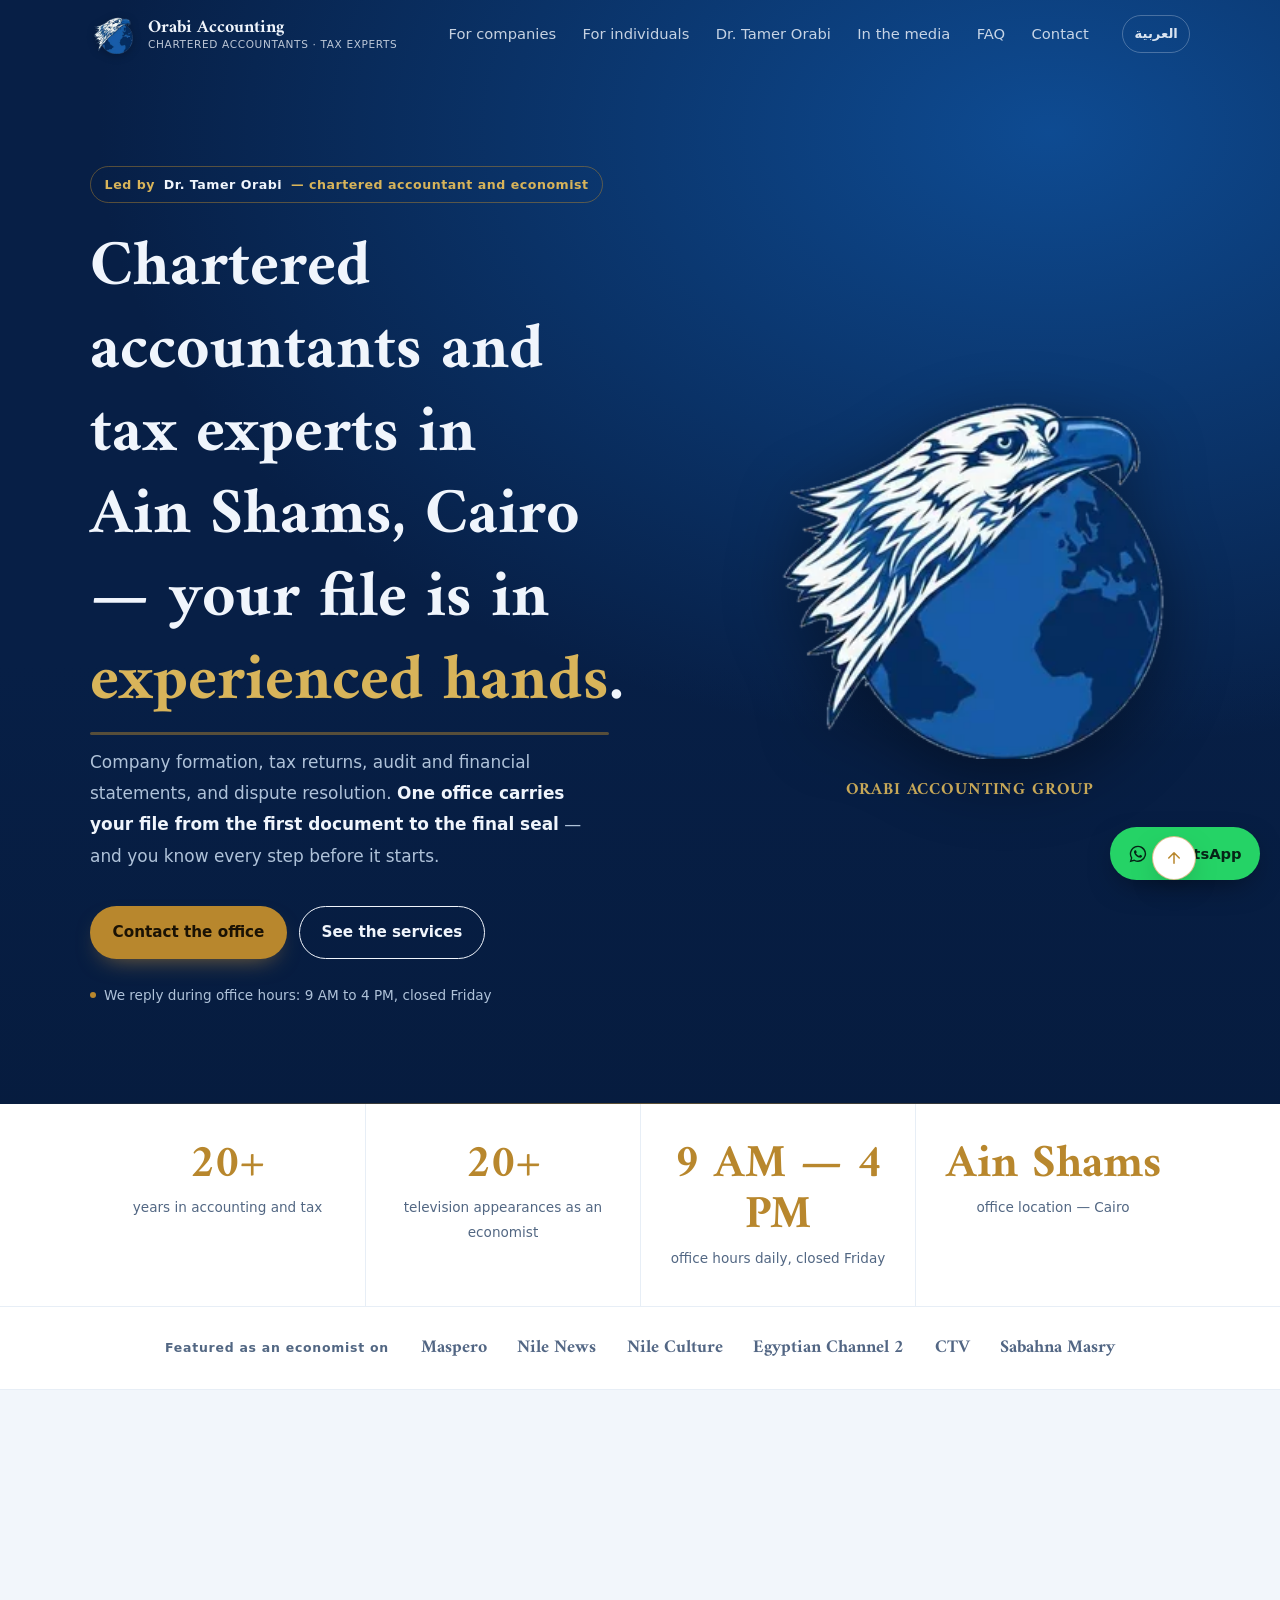
==== commit 4d4f848c: "Improve mobile navigation and page performance" ====
--- a/en/index.html
+++ b/en/index.html
@@ -36,8 +36,8 @@
 <link rel="preconnect" href="https://fonts.gstatic.com" crossorigin>
 <link rel="preload" as="image" href="../assets/media/orabi-mark-256.webp" type="image/webp" media="(max-width: 600px)">
 <link rel="preload" as="image" href="../assets/media/orabi-mark.webp" type="image/webp" media="(min-width: 601px)">
-<link rel="preload" as="style" href="https://fonts.googleapis.com/css2?family=Amiri:wght@400;700&family=IBM+Plex+Sans+Arabic:wght@400;500;600;700&display=swap" onload="this.onload=null;this.rel='stylesheet'">
-<noscript><link rel="stylesheet" href="https://fonts.googleapis.com/css2?family=Amiri:wght@400;700&family=IBM+Plex+Sans+Arabic:wght@400;500;600;700&display=swap"></noscript>
+<link rel="preload" as="style" href="https://fonts.googleapis.com/css2?family=Amiri:wght@700&display=swap" onload="this.onload=null;this.rel='stylesheet'">
+<noscript><link rel="stylesheet" href="https://fonts.googleapis.com/css2?family=Amiri:wght@700&display=swap"></noscript>
 <link rel="sitemap" type="application/xml" href="/sitemap.xml">
 <link rel="stylesheet" href="../assets/style.css">
 <script>document.documentElement.classList.add('js')</script>
@@ -127,7 +127,7 @@
       </span>
     </a>
 
-    <nav class="nav" aria-label="Main navigation">
+    <nav class="nav" id="site-nav" aria-label="Main navigation">
       <a href="#companies">For companies</a>
       <a href="#individuals">For individuals</a>
       <a href="#about">Dr. Tamer Orabi</a>
@@ -138,7 +138,7 @@
 
     <div class="hdr-act">
       <a class="lang" href="../" hreflang="ar" lang="ar">العربية</a>
-      <button class="menu-btn" type="button" aria-expanded="false" aria-label="Open menu">
+      <button class="menu-btn" type="button" aria-expanded="false" aria-controls="site-nav" aria-label="Open navigation menu" title="Open navigation menu">
         <span></span><span></span><span></span>
       </button>
     </div>
@@ -569,6 +569,7 @@
   <span class="fab-txt">WhatsApp</span>
 </a>
 
+<a class="back-to-top" href="#top" aria-label="Back to top" title="Back to top" hidden><svg viewBox="0 0 24 24" fill="none" stroke="currentColor" stroke-width="2" stroke-linecap="round" stroke-linejoin="round" aria-hidden="true"><path d="M12 19V5M5 12l7-7 7 7"/></svg></a>
 <script src="../assets/app.js"></script>
 </body>
 </html>
--- a/assets/style.css
+++ b/assets/style.css
@@ -27,7 +27,7 @@
   --radius:14px;
   --radius-lg:22px;
   --display:"Amiri","Times New Roman",serif;
-  --body:"IBM Plex Sans Arabic",system-ui,-apple-system,"Segoe UI",sans-serif;
+  --body:system-ui,-apple-system,"Segoe UI",Tahoma,sans-serif;
   --maxw:1180px;
   --pad:clamp(1.15rem,4vw,2.5rem);
   --ease:cubic-bezier(.22,.61,.36,1);
@@ -431,7 +431,7 @@
 .ftr a{color:var(--on-dark-2);text-decoration:none}
 .ftr a:hover{color:var(--gold-2)}
 .ftr-note{font-size:.78rem;opacity:.62;margin-block-start:1.4rem;max-inline-size:74ch;line-height:1.7}
-.ftr-meta{display:flex;flex-wrap:wrap;align-items:center;gap:.45rem 1rem;margin-block-start:1.2rem;padding-block-start:1rem;border-block-start:1px solid color-mix(in srgb,var(--on-dark) 14%,transparent);font-size:.78rem}
+.ftr-meta{display:flex;flex-wrap:wrap;align-items:center;justify-content:space-between;gap:.45rem 1rem;width:100%;margin-block-start:1.2rem;padding-block-start:1rem;border-block-start:1px solid color-mix(in srgb,var(--on-dark) 14%,transparent);font-size:.78rem}
 .ftr-meta a{color:var(--gold-2);font-weight:600}
 .ftr-meta .sep{opacity:.4}
 
@@ -456,6 +456,18 @@
 .fab:hover{transform:translateY(-3px);background:#1EBE5D}
 .fab .wa-icon{inline-size:20px;block-size:20px;flex:none}
 .fab-txt{display:inline}
+
+/* ---------- back to top ---------- */
+.back-to-top{
+  position:fixed;inset-block-end:20px;inset-inline-end:84px;z-index:70;
+  display:inline-flex;align-items:center;justify-content:center;
+  inline-size:44px;block-size:44px;border:1px solid color-mix(in srgb,var(--gold) 55%,transparent);
+  border-radius:50%;background:var(--surface);color:var(--gold);text-decoration:none;
+  box-shadow:0 10px 30px -12px rgba(0,0,0,.55);
+  transition:transform .22s var(--ease),background .2s,color .2s;
+}
+.back-to-top:hover{transform:translateY(-3px);background:var(--gold);color:#1A1204}
+.back-to-top svg{inline-size:18px;block-size:18px}
 
 /* ---------- reveal ---------- */
 .js .reveal{opacity:0;transform:translateY(20px)}
@@ -500,7 +512,7 @@
   .brand-logo-shell{inline-size:40px;block-size:40px;border-radius:9px}
   .brand-name{font-size:.98rem}
   .brand-sub{display:none}
-  .menu-btn{display:block;margin-inline-start:auto}
+  .menu-btn{display:grid;place-items:center;inline-size:44px;block-size:44px;margin-inline-start:auto;padding:0}
   .hdr-act .btn{display:none}
   .nav{
     position:absolute;inset-block-start:68px;inset-inline:0;flex-direction:column;gap:0;
@@ -511,6 +523,8 @@
   .hdr.is-open .nav{clip-path:inset(0 0 0 0)}
   .hdr.is-open{background:var(--surface);--hd-fg:var(--ink);border-block-end-color:var(--line)}
   .nav a{padding:.7rem .2rem;border-block-end:1px solid var(--line-soft);border-radius:0;font-size:1rem;color:var(--ink)}
+  .ftr-meta{justify-content:flex-start}
+  .back-to-top{inset-inline-end:78px;inset-block-end:18px}
   .doc-cols{columns:1}
   .fab-txt{display:none}
   .fab{padding:.85rem}
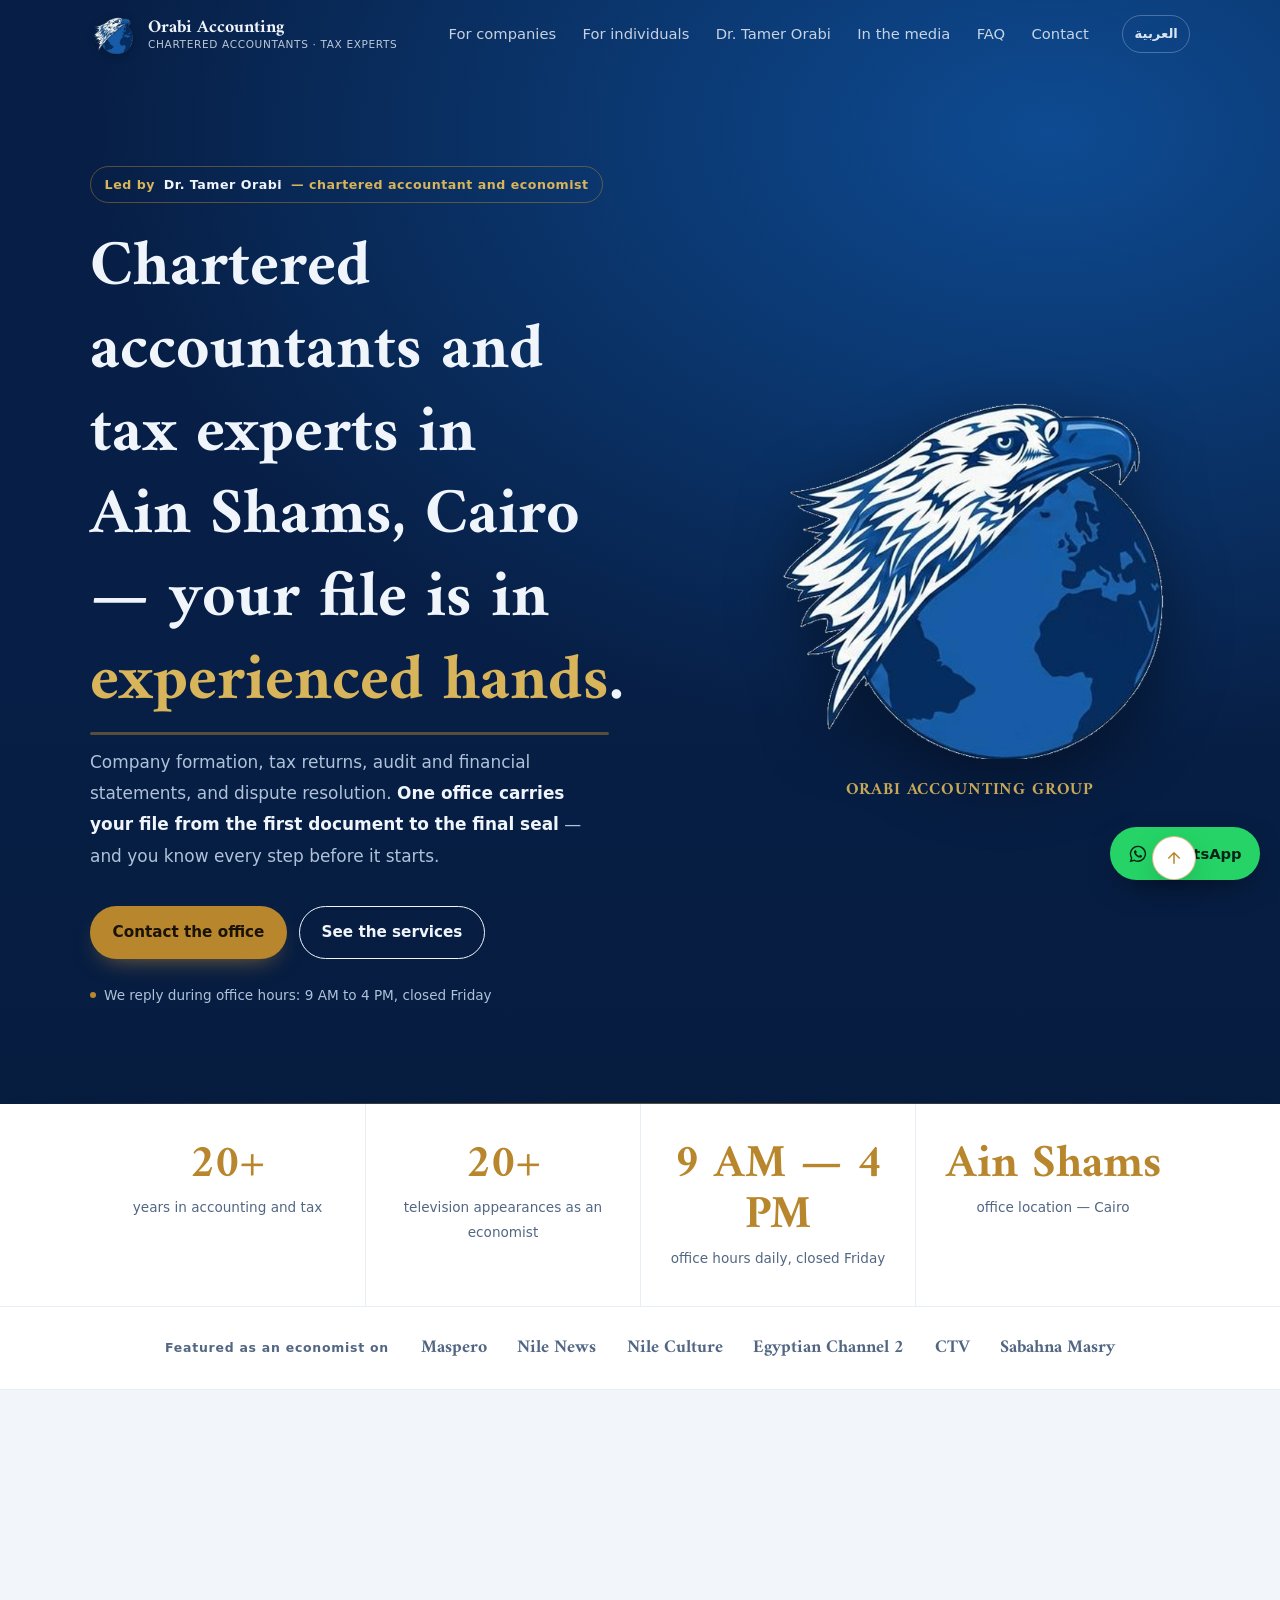
==== commit cbfd0db8: "Clarify mobile navigation control" ====
--- a/en/index.html
+++ b/en/index.html
@@ -138,7 +138,7 @@
 
     <div class="hdr-act">
       <a class="lang" href="../" hreflang="ar" lang="ar">العربية</a>
-      <button class="menu-btn" type="button" aria-expanded="false" aria-controls="site-nav" aria-label="Open navigation menu" title="Open navigation menu">
+      <button class="menu-btn" type="button" aria-expanded="false" aria-controls="site-nav" aria-label="Open navigation menu" title="Open navigation menu" data-label="Menu">
         <span></span><span></span><span></span>
       </button>
     </div>
--- a/assets/style.css
+++ b/assets/style.css
@@ -512,7 +512,8 @@
   .brand-logo-shell{inline-size:40px;block-size:40px;border-radius:9px}
   .brand-name{font-size:.98rem}
   .brand-sub{display:none}
-  .menu-btn{display:grid;place-items:center;inline-size:44px;block-size:44px;margin-inline-start:auto;padding:0}
+  .menu-btn{display:grid;grid-auto-flow:column;place-items:center;gap:.45rem;min-inline-size:44px;block-size:44px;margin-inline-start:auto;padding-inline:.7rem;font:inherit;font-size:.75rem;font-weight:700}
+  .menu-btn::after{content:attr(data-label);white-space:nowrap}
   .hdr-act .btn{display:none}
   .nav{
     position:absolute;inset-block-start:68px;inset-inline:0;flex-direction:column;gap:0;
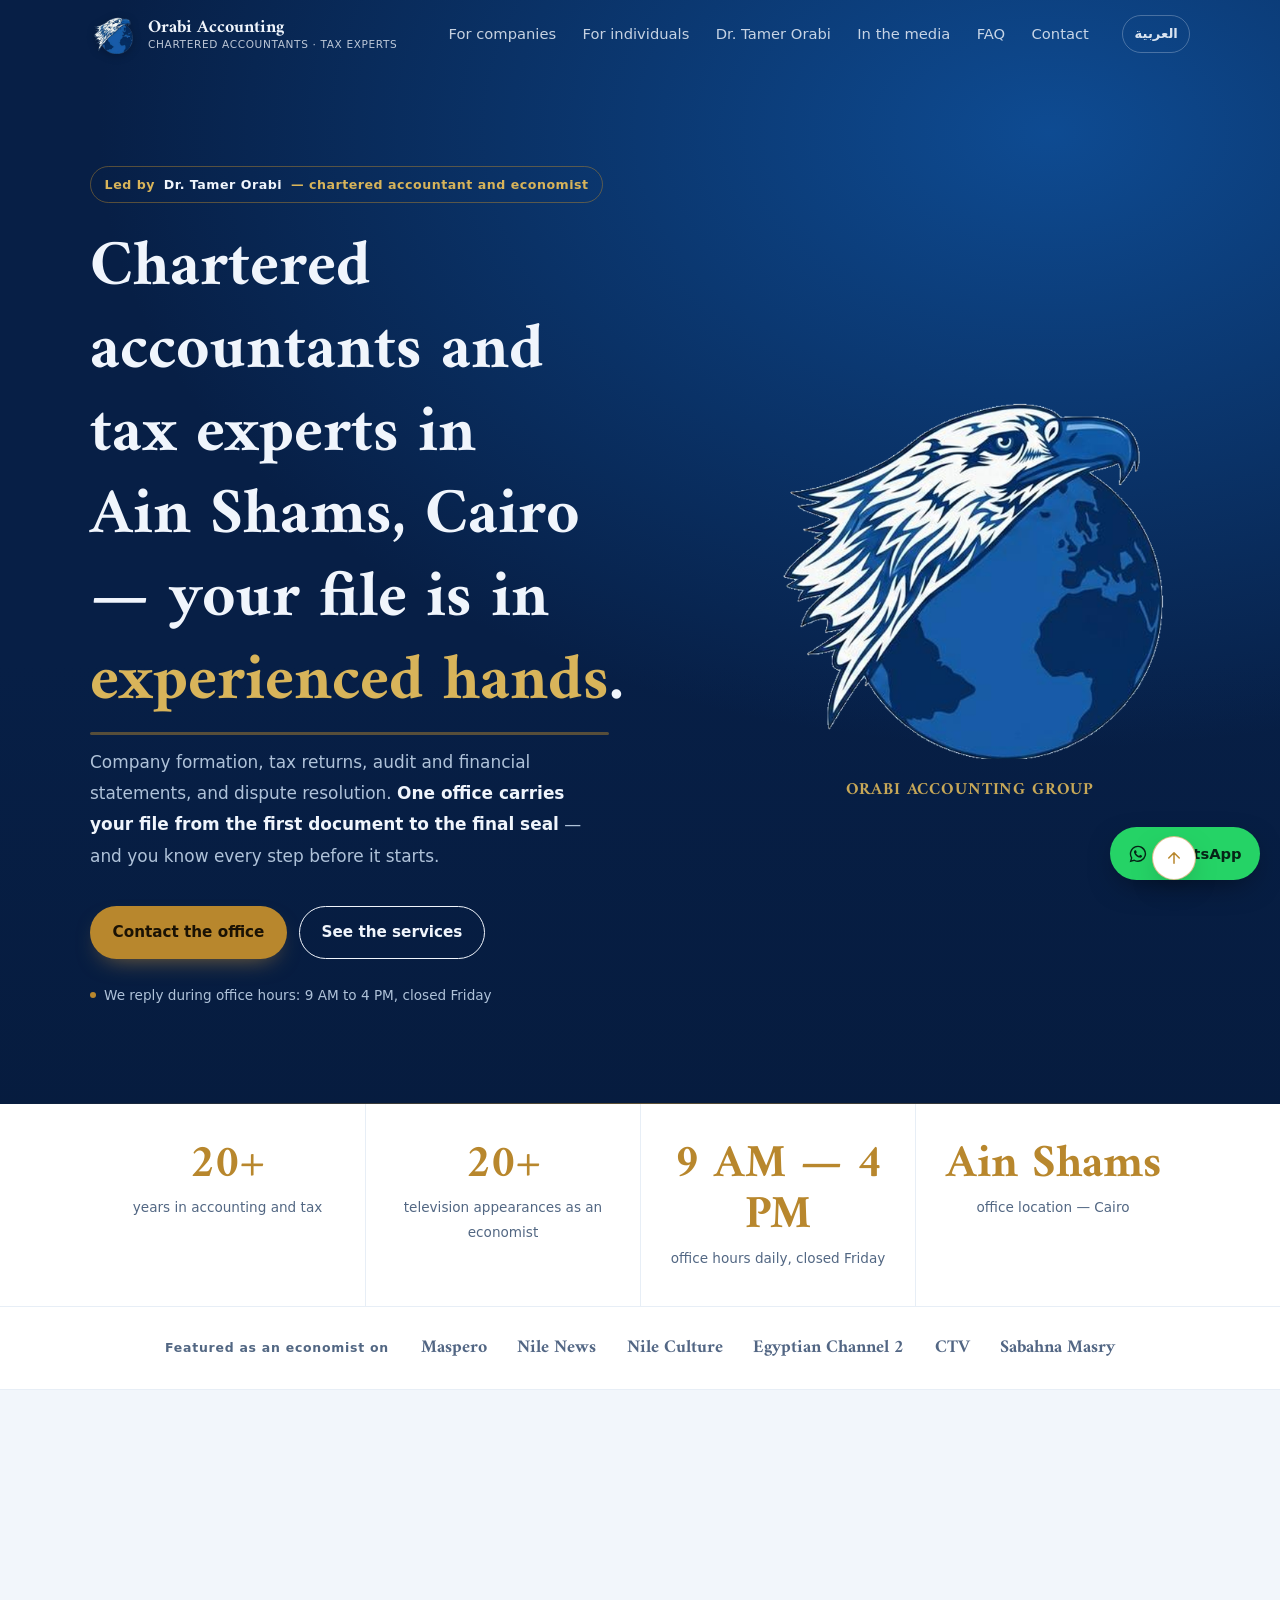
==== commit a99acc4a: "Fix responsive mobile header layout" ====
--- a/en/index.html
+++ b/en/index.html
@@ -139,7 +139,7 @@
     <div class="hdr-act">
       <a class="lang" href="../" hreflang="ar" lang="ar">العربية</a>
       <button class="menu-btn" type="button" aria-expanded="false" aria-controls="site-nav" aria-label="Open navigation menu" title="Open navigation menu" data-label="Menu">
-        <span></span><span></span><span></span>
+        <span class="menu-icon" aria-hidden="true"><span></span><span></span><span></span></span>
       </button>
     </div>
   </div>
--- a/assets/style.css
+++ b/assets/style.css
@@ -170,11 +170,25 @@
 .btn-line{border-color:var(--line);color:var(--ink);background:var(--surface)}
 .btn-line:hover{border-color:var(--gold);color:var(--gold)}
 
-.menu-btn{display:none;background:none;border:1px solid color-mix(in srgb, var(--hd-fg) 30%, transparent);color:var(--hd-fg);border-radius:9px;padding:.42rem .6rem;cursor:pointer}
-.menu-btn span{display:block;inline-size:18px;block-size:2px;background:currentColor;margin-block:3px;border-radius:2px;transition:transform .25s var(--ease), opacity .2s}
-.hdr.is-open .menu-btn span:nth-child(1){transform:translateY(5px) rotate(45deg)}
-.hdr.is-open .menu-btn span:nth-child(2){opacity:0}
-.hdr.is-open .menu-btn span:nth-child(3){transform:translateY(-5px) rotate(-45deg)}
+.menu-btn{
+  display:none;align-items:center;justify-content:center;gap:.55rem;
+  min-inline-size:106px;block-size:44px;padding:.45rem .75rem;
+  border:1px solid color-mix(in srgb,var(--gold-2) 62%,transparent);
+  border-radius:12px;background:color-mix(in srgb,var(--on-dark) 8%,transparent);
+  color:var(--hd-fg);box-shadow:0 8px 22px -16px rgba(0,0,0,.7);
+  cursor:pointer;font:inherit;font-size:.76rem;font-weight:700;direction:ltr;
+  transition:background .25s var(--ease),border-color .25s var(--ease),color .25s var(--ease),box-shadow .25s var(--ease),transform .2s var(--ease)
+}
+.menu-btn::after{content:attr(data-label);white-space:nowrap;line-height:1}
+.menu-icon{display:inline-flex;flex-direction:column;align-items:stretch;justify-content:center;gap:4px;inline-size:18px;block-size:18px;flex:none}
+.menu-icon > span{display:block;inline-size:18px;block-size:2px;background:currentColor;border-radius:2px;transition:transform .28s var(--ease),opacity .2s,background .25s}
+.menu-btn:hover{background:color-mix(in srgb,var(--gold) 18%,transparent);border-color:var(--gold-2);transform:translateY(-1px)}
+.menu-btn:focus-visible{outline:3px solid color-mix(in srgb,var(--gold-2) 62%,transparent);outline-offset:3px}
+.hdr.is-open .menu-btn{background:var(--gold);border-color:var(--gold-2);color:#071F46;box-shadow:0 10px 24px -14px rgba(176,131,57,.9)}
+.hdr.is-open .menu-btn:hover{background:var(--gold-2)}
+.hdr.is-open .menu-btn .menu-icon > span:nth-child(1){transform:translateY(6px) rotate(45deg)}
+.hdr.is-open .menu-btn .menu-icon > span:nth-child(2){opacity:0}
+.hdr.is-open .menu-btn .menu-icon > span:nth-child(3){transform:translateY(-6px) rotate(-45deg)}
 
 /* ---------- hero ---------- */
 .hero{
@@ -213,7 +227,7 @@
 /* hero brand mark */
 .hero-logo{display:flex;flex-direction:column;align-items:center;justify-content:center;gap:1rem}
 .hero-logo picture{display:block;inline-size:min(390px,82vw);aspect-ratio:1}
-.hero-logo-img{display:block;inline-size:100%;block-size:100%;object-fit:contain;filter:drop-shadow(0 18px 34px rgba(0,0,0,.4))}
+.hero-logo-img{display:block;inline-size:100%;block-size:100%;object-fit:contain}
 .hero-logo-caption{
   color:var(--gold-2);font-family:var(--display);font-size:1.06rem;font-weight:700;
   letter-spacing:.05em;text-align:center;opacity:.92
@@ -509,19 +523,29 @@
   .trust-item:nth-child(3),.trust-item:nth-child(4){border-block-start:1px solid var(--line-soft)}
 }
 @media (max-width:760px){
+  .hero-title em{white-space:normal}
+  .hdr-in{position:relative}
+  .brand{position:absolute;inset-block-start:50%;transform:translateY(-50%);min-inline-size:0;max-inline-size:calc(100vw - 180px);overflow:hidden}
+  .brand-txt{overflow:hidden}
   .brand-logo-shell{inline-size:40px;block-size:40px;border-radius:9px}
-  .brand-name{font-size:.98rem}
+  .brand-name{font-size:.98rem;overflow:hidden;text-overflow:ellipsis}
   .brand-sub{display:none}
-  .menu-btn{display:grid;grid-auto-flow:column;place-items:center;gap:.45rem;min-inline-size:44px;block-size:44px;margin-inline-start:auto;padding-inline:.7rem;font:inherit;font-size:.75rem;font-weight:700}
-  .menu-btn::after{content:attr(data-label);white-space:nowrap}
+  .hdr-act{position:absolute;inset-block-start:50%;transform:translateY(-50%);margin:0}
+  [dir="rtl"] .brand{inset-inline-start:auto;inset-inline-end:auto;right:var(--pad);left:auto}
+  [dir="rtl"] .hdr-act{inset-inline-start:auto;inset-inline-end:auto;left:var(--pad);right:auto}
+  [dir="ltr"] .brand{inset-inline-start:auto;inset-inline-end:auto;left:var(--pad);right:auto}
+  [dir="ltr"] .hdr-act{inset-inline-start:auto;inset-inline-end:auto;right:var(--pad);left:auto}
+  .menu-btn{display:inline-flex}
   .hdr-act .btn{display:none}
   .nav{
     position:absolute;inset-block-start:68px;inset-inline:0;flex-direction:column;gap:0;
     background:var(--surface);border-block-end:1px solid var(--line);
-    padding:.6rem var(--pad) 1.1rem;margin-inline-start:0;
-    clip-path:inset(0 0 100% 0);transition:clip-path .35s var(--ease);
+    max-block-size:0;overflow:hidden;visibility:hidden;opacity:0;transform:translateY(-8px);
+    padding:0 var(--pad);margin-inline-start:0;
+    box-shadow:0 16px 28px -24px rgba(7,31,70,.8);
+    transition:max-block-size .35s var(--ease),opacity .24s var(--ease),transform .35s var(--ease),padding .35s var(--ease),visibility 0s linear .35s;
   }
-  .hdr.is-open .nav{clip-path:inset(0 0 0 0)}
+  .hdr.is-open .nav{max-block-size:320px;visibility:visible;opacity:1;transform:none;padding:.6rem var(--pad) 1.1rem;transition-delay:0s}
   .hdr.is-open{background:var(--surface);--hd-fg:var(--ink);border-block-end-color:var(--line)}
   .nav a{padding:.7rem .2rem;border-block-end:1px solid var(--line-soft);border-radius:0;font-size:1rem;color:var(--ink)}
   .ftr-meta{justify-content:flex-start}
@@ -531,6 +555,8 @@
   .fab{padding:.85rem}
 }
 @media (max-width:520px){
+  .brand{inline-size:40px;max-inline-size:40px;overflow:visible}
+  .brand-txt{display:none}
   .trust-grid{grid-template-columns:1fr}
   .trust-item{border-inline-start:0;border-block-start:1px solid var(--line-soft)}
   .trust-item:first-child{border-block-start:0}
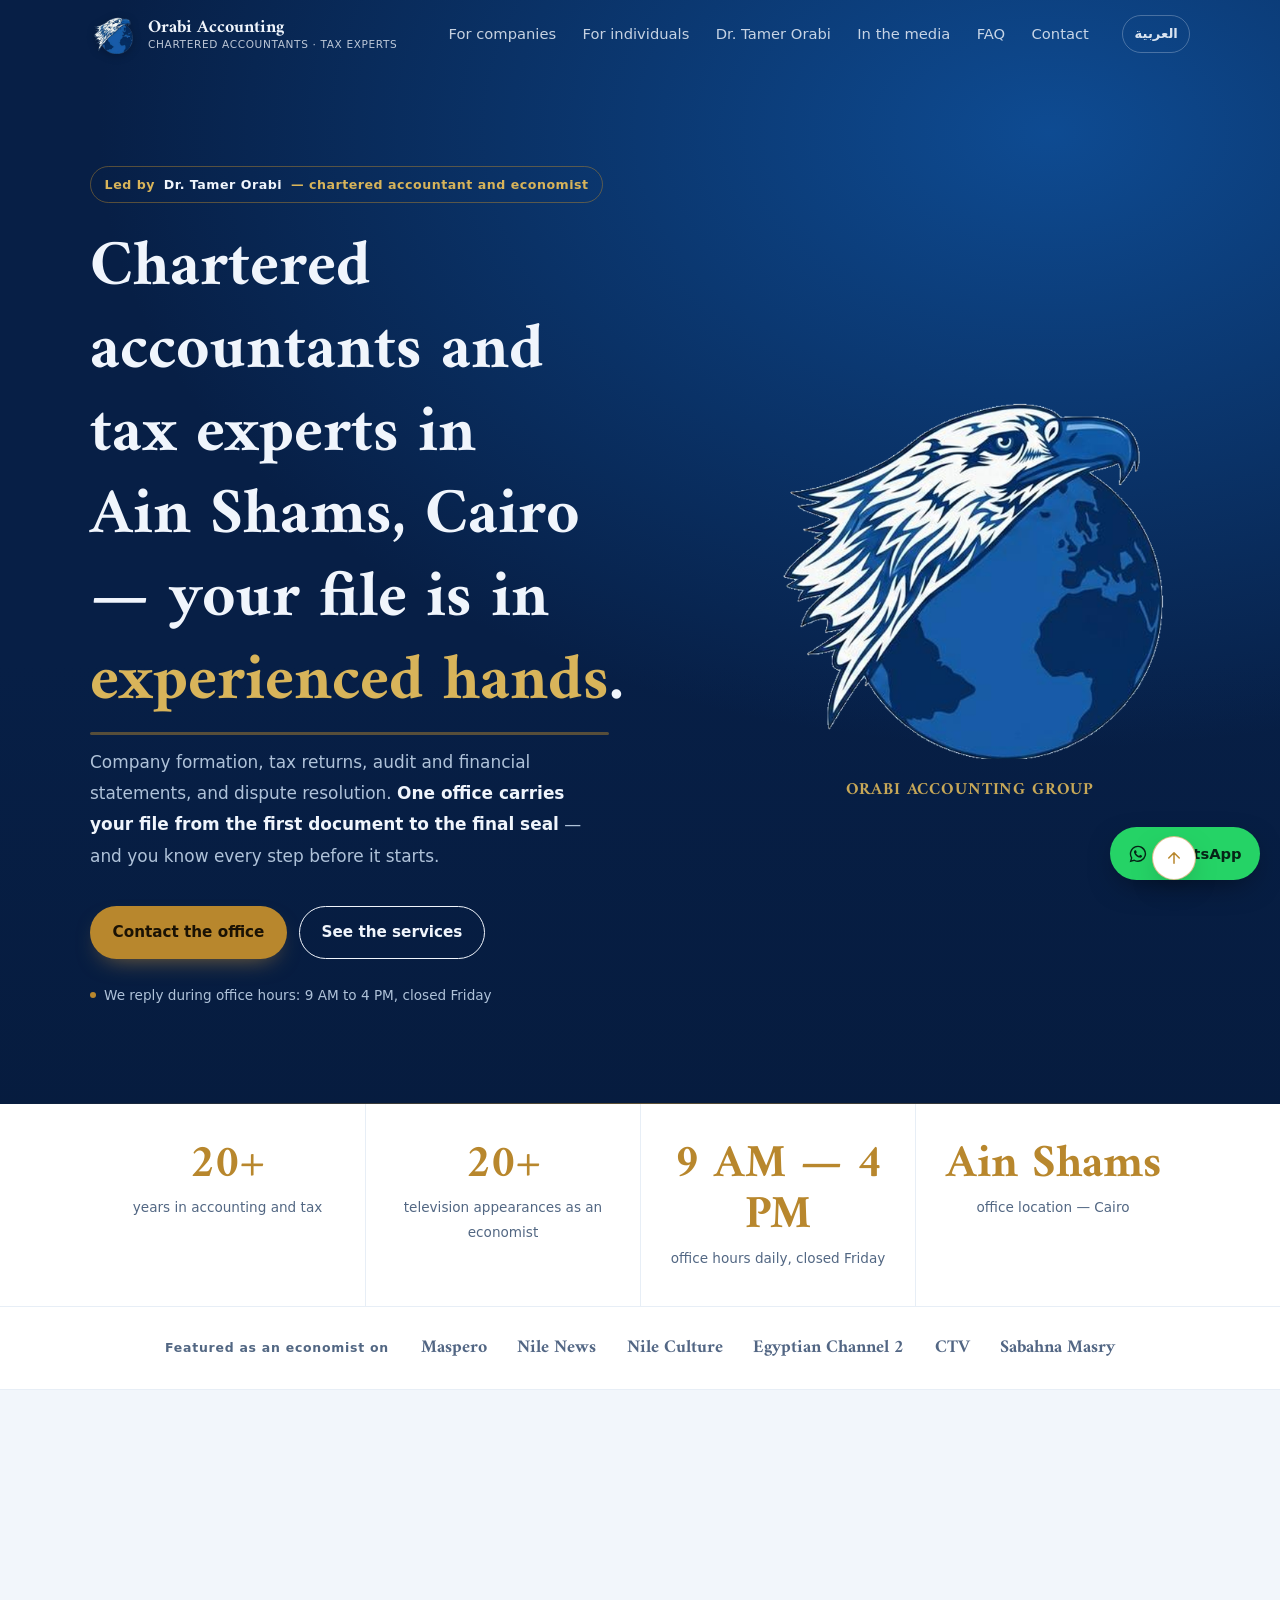
==== commit 227f30eb: "Improve doctor entity SEO and favicon" ====
--- a/en/index.html
+++ b/en/index.html
@@ -4,7 +4,8 @@
 <meta charset="utf-8">
 <meta name="viewport" content="width=device-width, initial-scale=1">
 <link rel="icon" href="../favicon.ico" type="image/x-icon">
-<title>Orabi Accounting Group | Chartered Accountants in Ain Shams, Cairo</title>
+<link rel="icon" href="../assets/media/favicon-48.png" type="image/png" sizes="48x48">
+<title>Dr. Tamer Orabi | Tamer Mahmoud Abdelhalim Orabi | Orabi Accounting Group</title>
 <meta name="description" content="Orabi Accounting Group in Ain Shams, Cairo: company formation, tax returns, audit, financial statements, bookkeeping, and tax dispute resolution led by Dr. Tamer Orabi.">
 <meta name="author" content="Mohamed Elsayed">
 <meta name="google-site-verification" content="iTiBmMCSY20aipw2C19sZNPYdRCUEdfzv8Xd8Cf2YQs">
@@ -39,7 +40,7 @@
 <link rel="preload" as="style" href="https://fonts.googleapis.com/css2?family=Amiri:wght@700&display=swap" onload="this.onload=null;this.rel='stylesheet'">
 <noscript><link rel="stylesheet" href="https://fonts.googleapis.com/css2?family=Amiri:wght@700&display=swap"></noscript>
 <link rel="sitemap" type="application/xml" href="/sitemap.xml">
-<link rel="stylesheet" href="../assets/style.css">
+<link rel="stylesheet" href="../assets/style.css?v=a99acc4">
 <script>document.documentElement.classList.add('js')</script>
 <script type="application/ld+json">
 {
@@ -89,8 +90,15 @@
     {
       "@type": "Person",
       "@id": "https://orabi-group.com/#founder",
-      "name": "Dr. Tamer Orabi",
+      "name": "Tamer Mahmoud Abdelhalim Orabi",
+      "alternateName": ["Dr. Tamer Orabi", "Tamer Orabi", "د. تامر عرابي", "دكتور تامر محمود عبدالحليم عرابي"],
+      "honorificPrefix": "Dr.",
+      "givenName": "Tamer Mahmoud Abdelhalim",
+      "familyName": "Orabi",
       "jobTitle": "Chartered Accountant and Economist",
+      "description": "Tamer Mahmoud Abdelhalim Orabi, known publicly as Dr. Tamer Orabi, is a chartered accountant, economist and founder of Orabi Accounting Group.",
+      "image": "https://orabi-group.com/assets/media/tamer-orabi.jpg",
+      "url": "https://orabi-group.com/en/#about",
       "worksFor": { "@id": "https://orabi-group.com/#business" }
     },
     {
@@ -406,14 +414,14 @@
 <section class="section" id="about">
   <div class="wrap about-grid">
     <div class="portrait reveal">
-      <img src="../assets/media/tamer-orabi.jpg" alt="Dr. Tamer Orabi" width="350" height="350" loading="lazy" decoding="async">
-      <span class="portrait-cap">Dr. Tamer Orabi — chartered accountant and economist</span>
+      <img src="../assets/media/tamer-orabi.jpg" alt="Dr. Tamer Mahmoud Abdelhalim Orabi" width="350" height="350" loading="lazy" decoding="async">
+      <span class="portrait-cap">Dr. Tamer Mahmoud Abdelhalim Orabi — also known as Dr. Tamer Orabi</span>
     </div>
 
     <div class="reveal">
       <span class="eyebrow">WHO HANDLES YOUR FILE</span>
-      <h2 class="h2">Dr. Tamer Orabi</h2>
-      <p class="lede">A chartered accountant who has run Orabi Accounting Group from Ain Shams for more than twenty years. He is also an economist that Egyptian state channels invite on air to analyse tax policy, the digital economy, and national projects.</p>
+      <h2 class="h2">Dr. Tamer Mahmoud Abdelhalim Orabi</h2>
+      <p class="lede">Dr. Tamer Mahmoud Abdelhalim Orabi, known publicly as Dr. Tamer Orabi, has run Orabi Accounting Group from Ain Shams for more than twenty years. He is also an economist that Egyptian state channels invite on air to analyse tax policy, the digital economy, and national projects.</p>
       <p class="lede">The person the networks ask about the Egyptian economy is the same person who will sit with you and go through your books.</p>
 
       <ul class="creds">
@@ -570,6 +578,6 @@
 </a>
 
 <a class="back-to-top" href="#top" aria-label="Back to top" title="Back to top" hidden><svg viewBox="0 0 24 24" fill="none" stroke="currentColor" stroke-width="2" stroke-linecap="round" stroke-linejoin="round" aria-hidden="true"><path d="M12 19V5M5 12l7-7 7 7"/></svg></a>
-<script src="../assets/app.js"></script>
+<script src="../assets/app.js?v=a99acc4"></script>
 </body>
 </html>
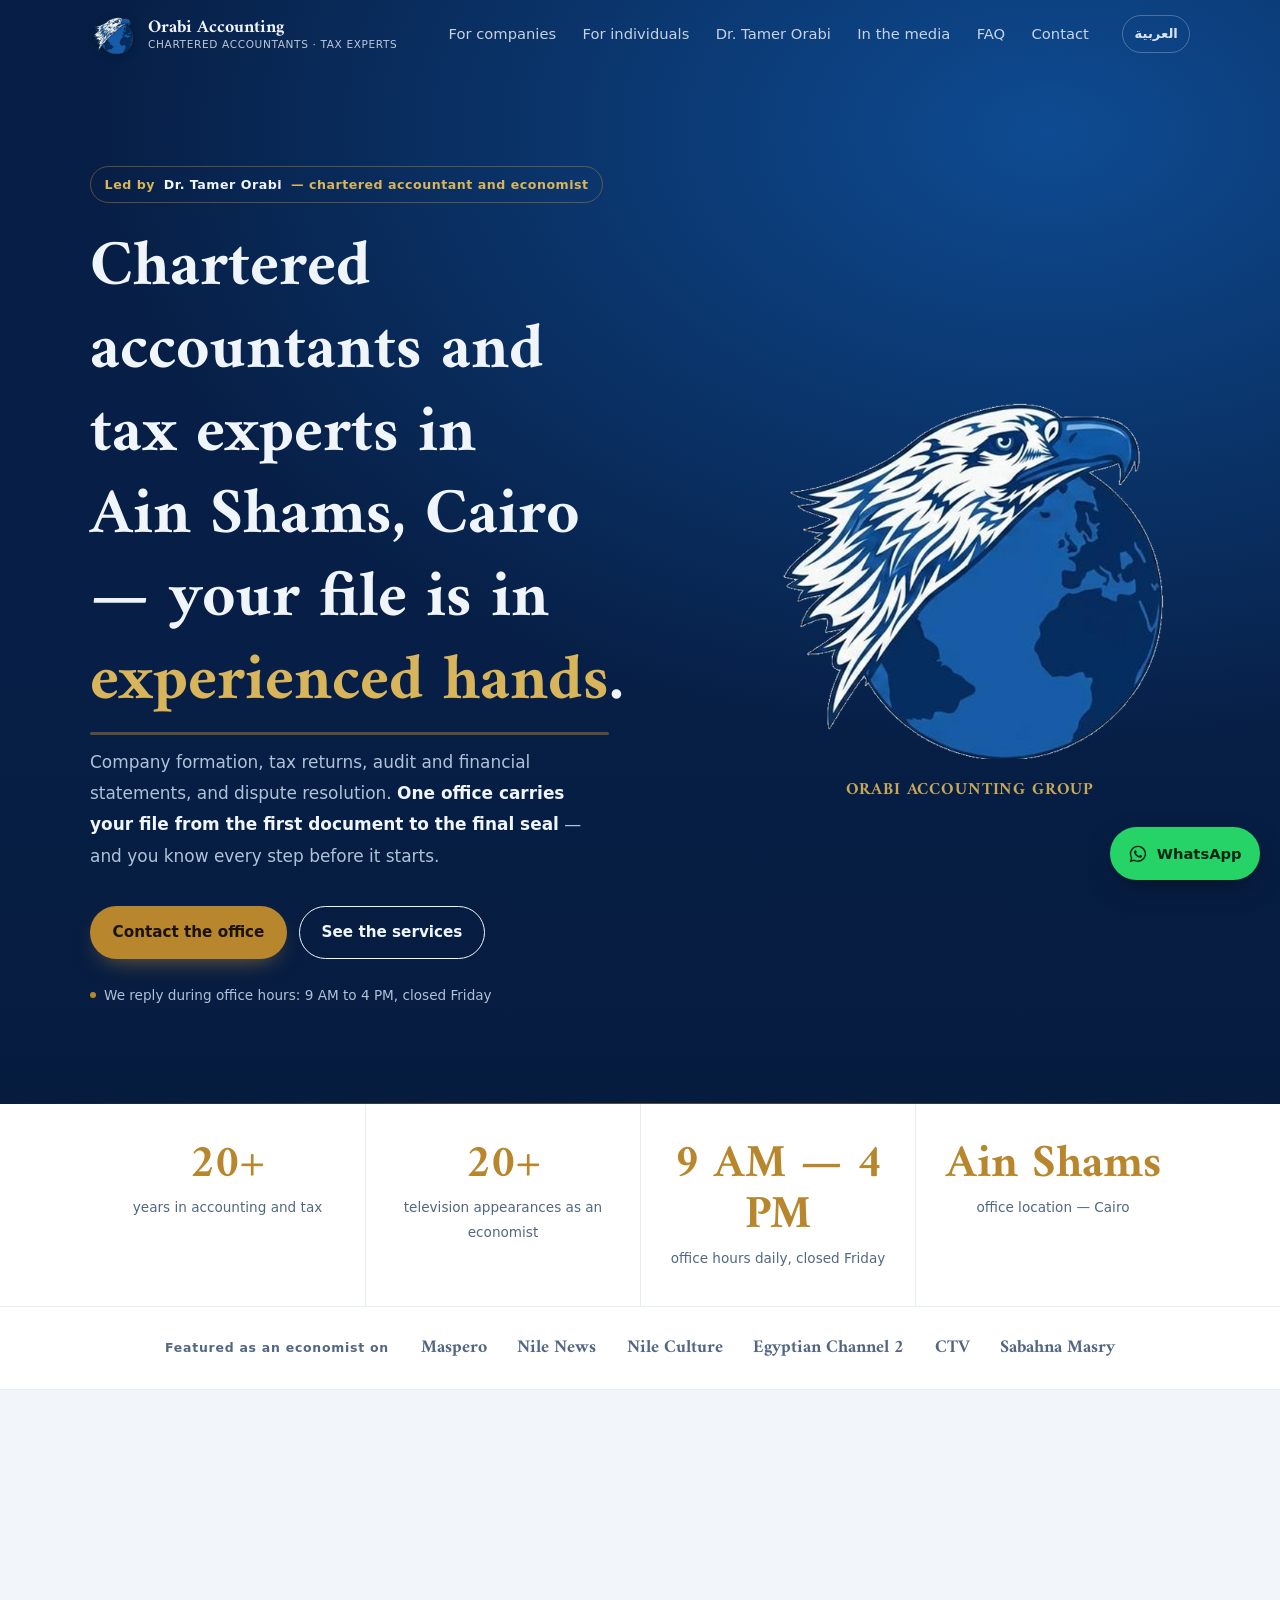
==== commit ae5530ab: "Fix floating action button overlap" ====
--- a/en/index.html
+++ b/en/index.html
@@ -40,7 +40,7 @@
 <link rel="preload" as="style" href="https://fonts.googleapis.com/css2?family=Amiri:wght@700&display=swap" onload="this.onload=null;this.rel='stylesheet'">
 <noscript><link rel="stylesheet" href="https://fonts.googleapis.com/css2?family=Amiri:wght@700&display=swap"></noscript>
 <link rel="sitemap" type="application/xml" href="/sitemap.xml">
-<link rel="stylesheet" href="../assets/style.css?v=a99acc4">
+<link rel="stylesheet" href="../assets/style.css?v=whatsapp-fix-20260824">
 <script>document.documentElement.classList.add('js')</script>
 <script type="application/ld+json">
 {
@@ -578,6 +578,6 @@
 </a>
 
 <a class="back-to-top" href="#top" aria-label="Back to top" title="Back to top" hidden><svg viewBox="0 0 24 24" fill="none" stroke="currentColor" stroke-width="2" stroke-linecap="round" stroke-linejoin="round" aria-hidden="true"><path d="M12 19V5M5 12l7-7 7 7"/></svg></a>
-<script src="../assets/app.js?v=a99acc4"></script>
+<script src="../assets/app.js?v=whatsapp-fix-20260824"></script>
 </body>
 </html>
--- a/assets/style.css
+++ b/assets/style.css
@@ -473,13 +473,15 @@
 
 /* ---------- back to top ---------- */
 .back-to-top{
-  position:fixed;inset-block-end:20px;inset-inline-end:84px;z-index:70;
+  position:fixed;inset-block-end:20px;right:20px;left:auto;z-index:70;
+  inset-inline-start:auto;inset-inline-end:auto;
   display:inline-flex;align-items:center;justify-content:center;
   inline-size:44px;block-size:44px;border:1px solid color-mix(in srgb,var(--gold) 55%,transparent);
   border-radius:50%;background:var(--surface);color:var(--gold);text-decoration:none;
   box-shadow:0 10px 30px -12px rgba(0,0,0,.55);
   transition:transform .22s var(--ease),background .2s,color .2s;
 }
+.back-to-top[hidden]{display:none !important}
 .back-to-top:hover{transform:translateY(-3px);background:var(--gold);color:#1A1204}
 .back-to-top svg{inline-size:18px;block-size:18px}
 
@@ -549,7 +551,7 @@
   .hdr.is-open{background:var(--surface);--hd-fg:var(--ink);border-block-end-color:var(--line)}
   .nav a{padding:.7rem .2rem;border-block-end:1px solid var(--line-soft);border-radius:0;font-size:1rem;color:var(--ink)}
   .ftr-meta{justify-content:flex-start}
-  .back-to-top{inset-inline-end:78px;inset-block-end:18px}
+  .back-to-top{inset-block-end:18px;right:18px;left:auto;inset-inline-start:auto;inset-inline-end:auto}
   .doc-cols{columns:1}
   .fab-txt{display:none}
   .fab{padding:.85rem}
